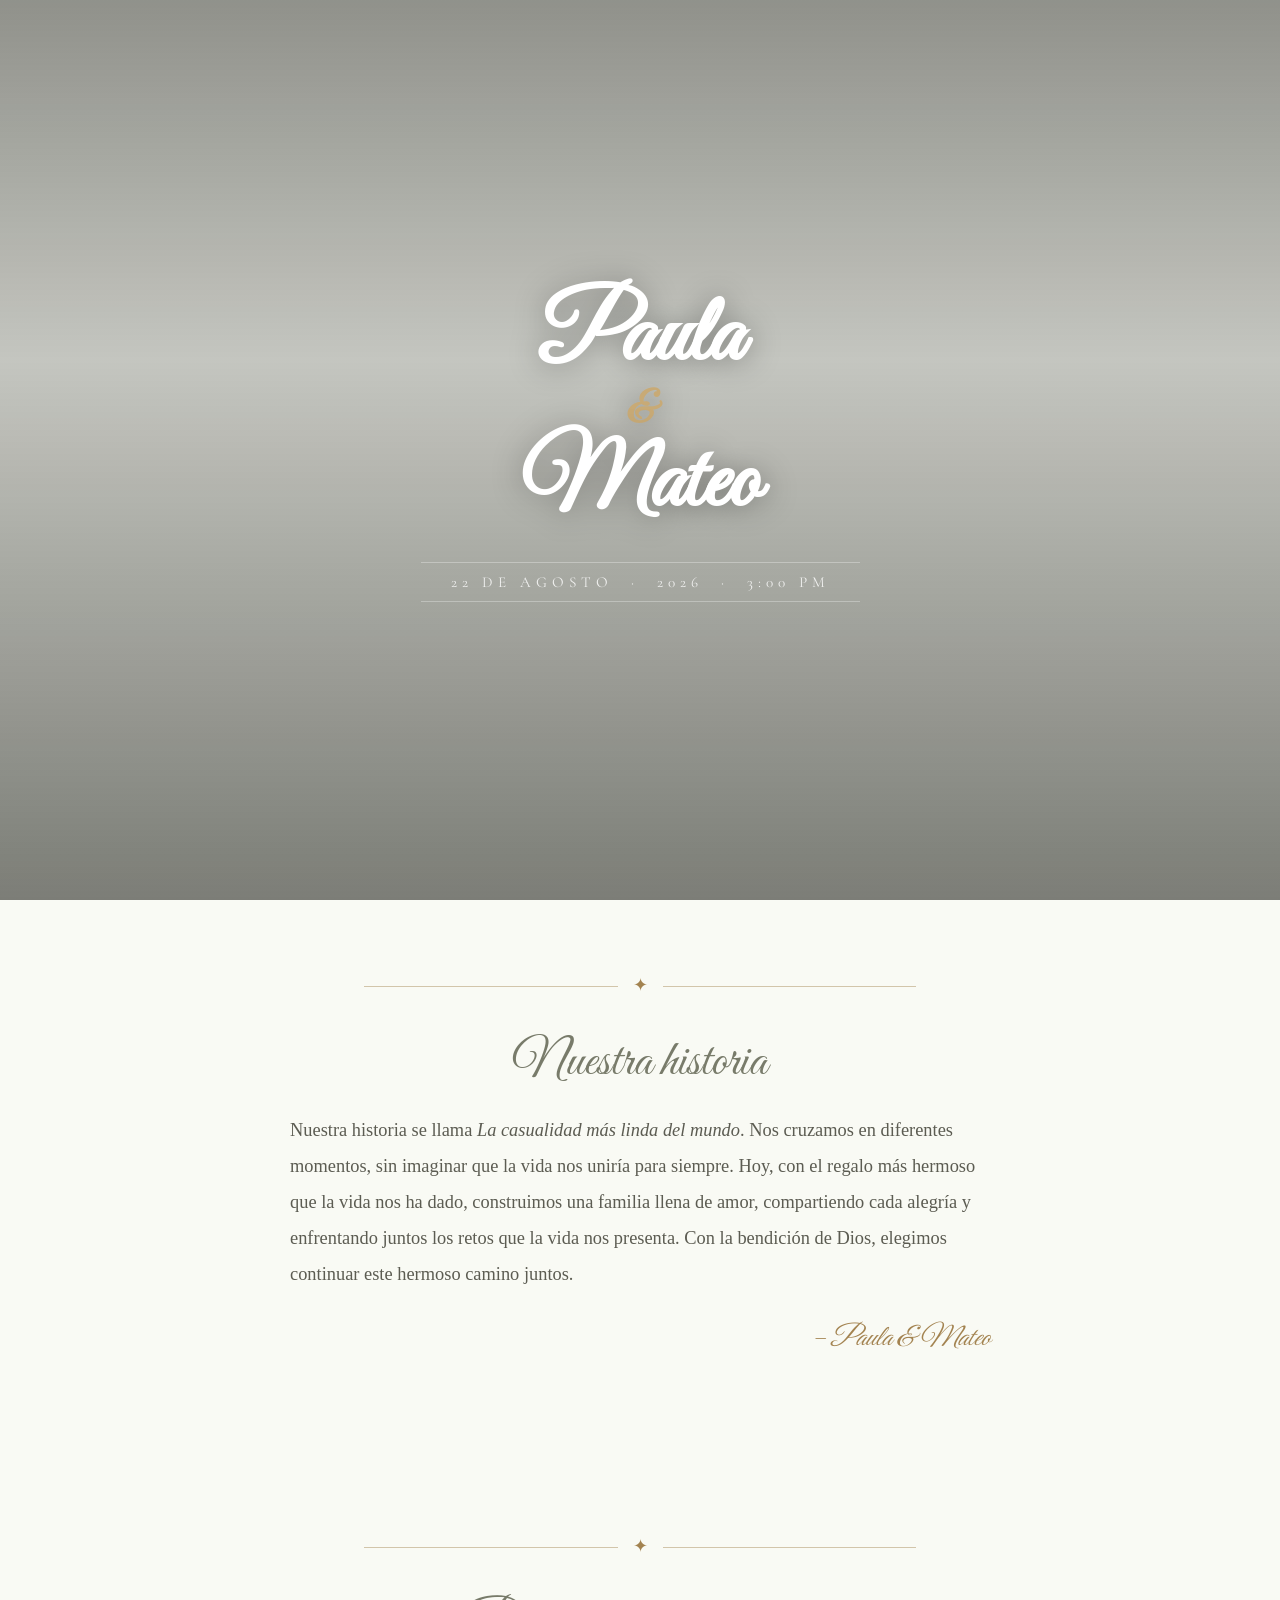
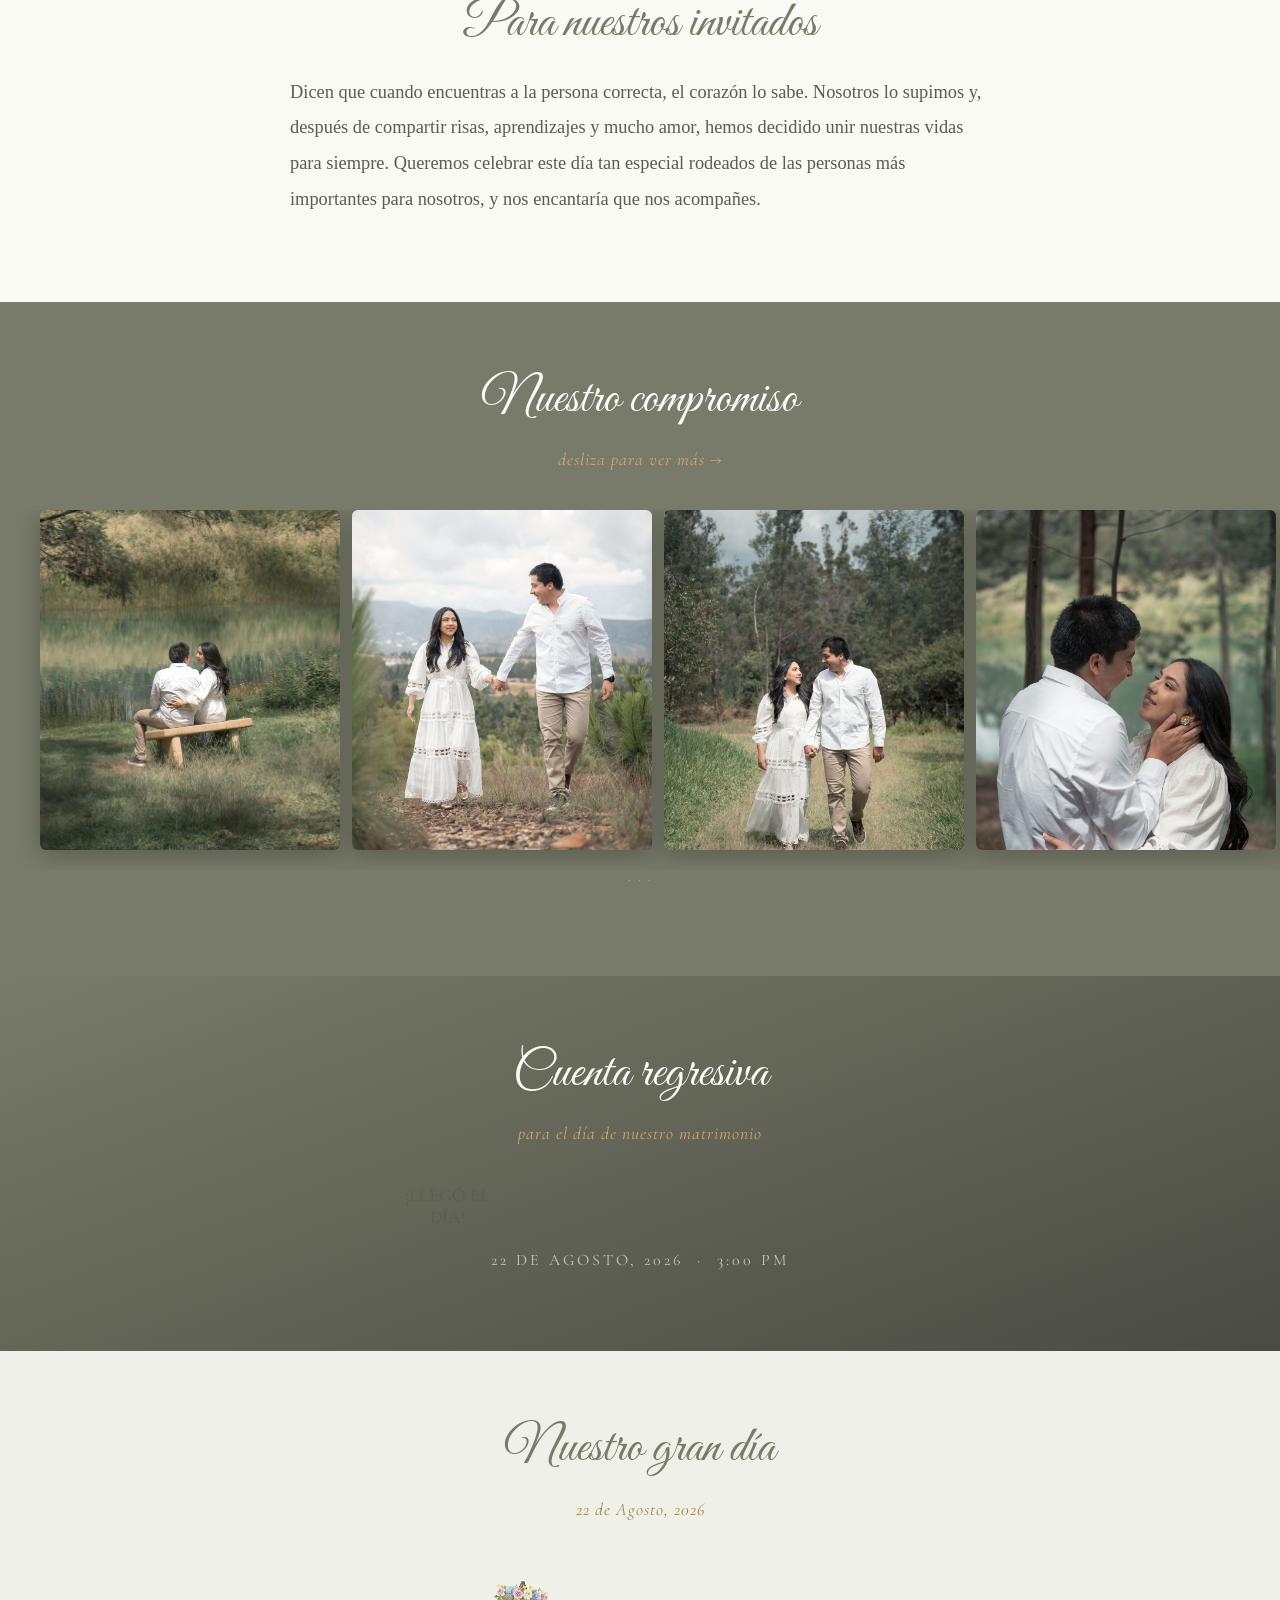
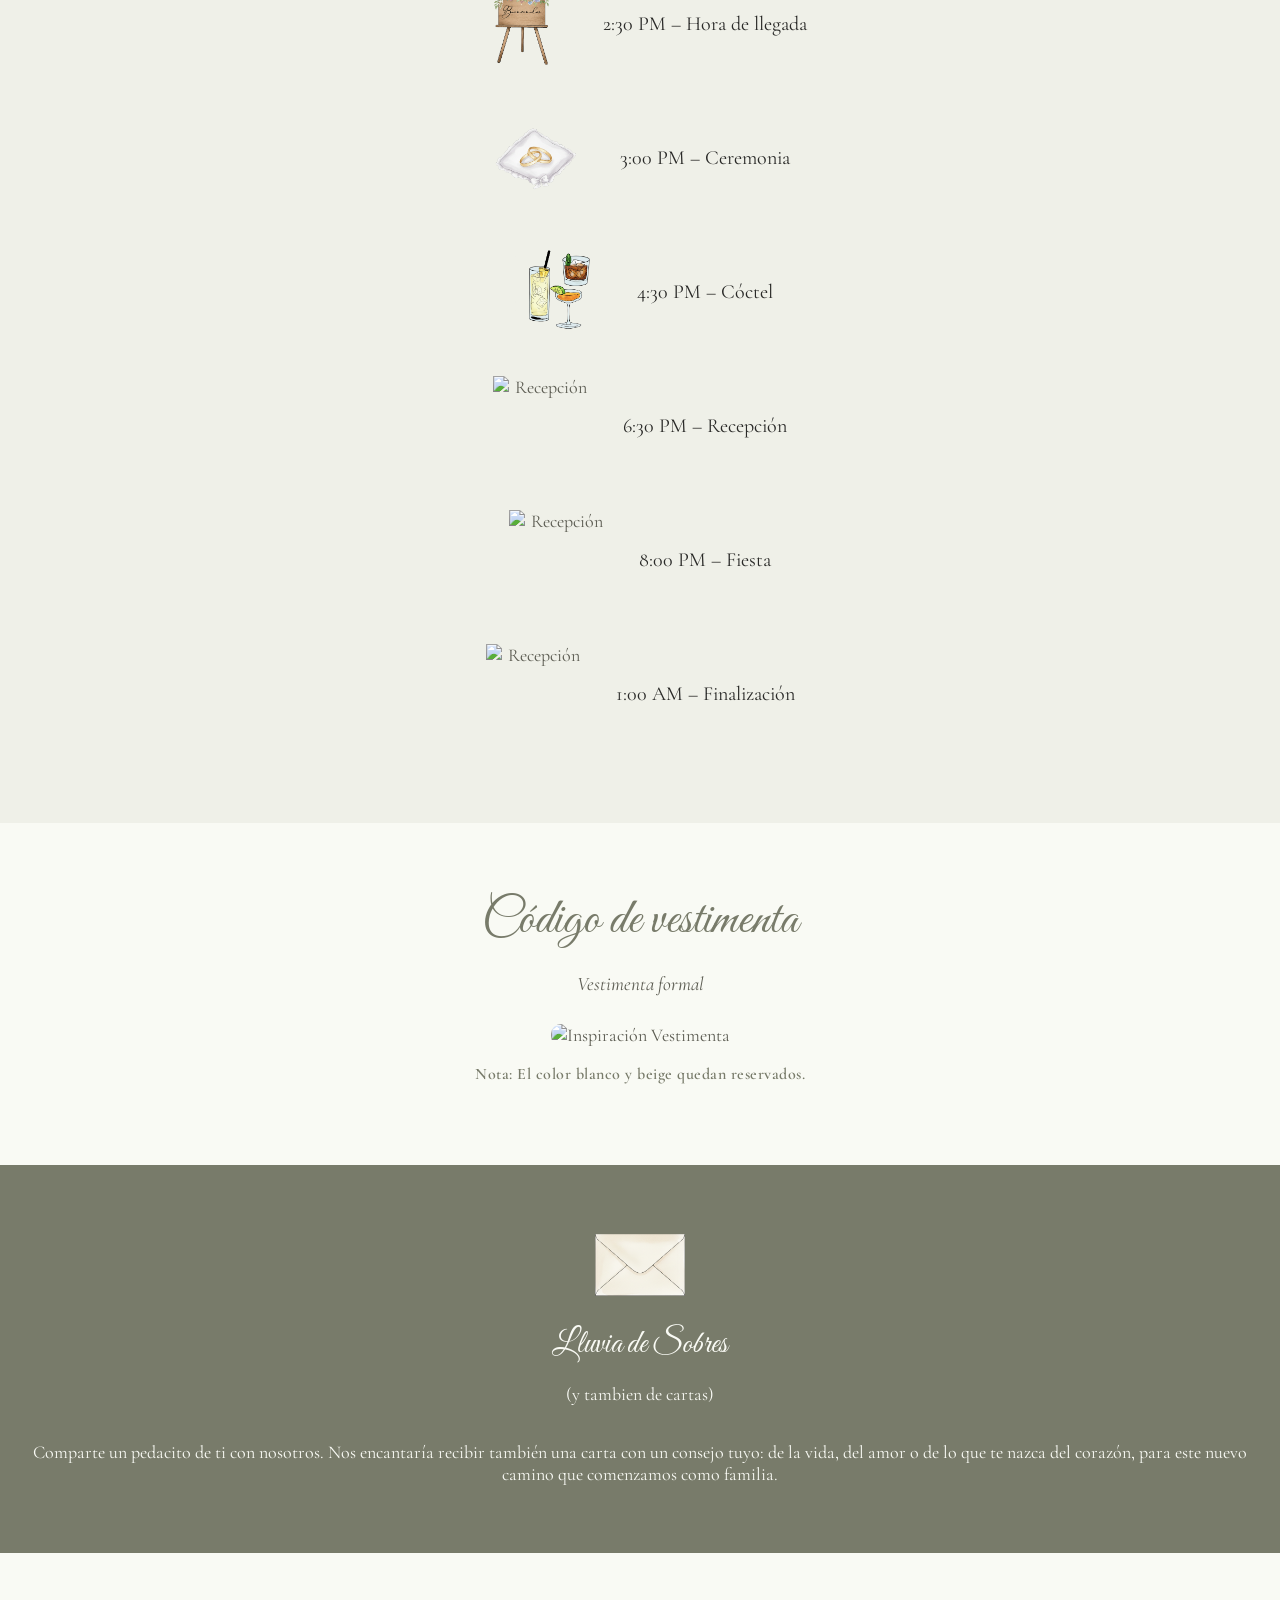
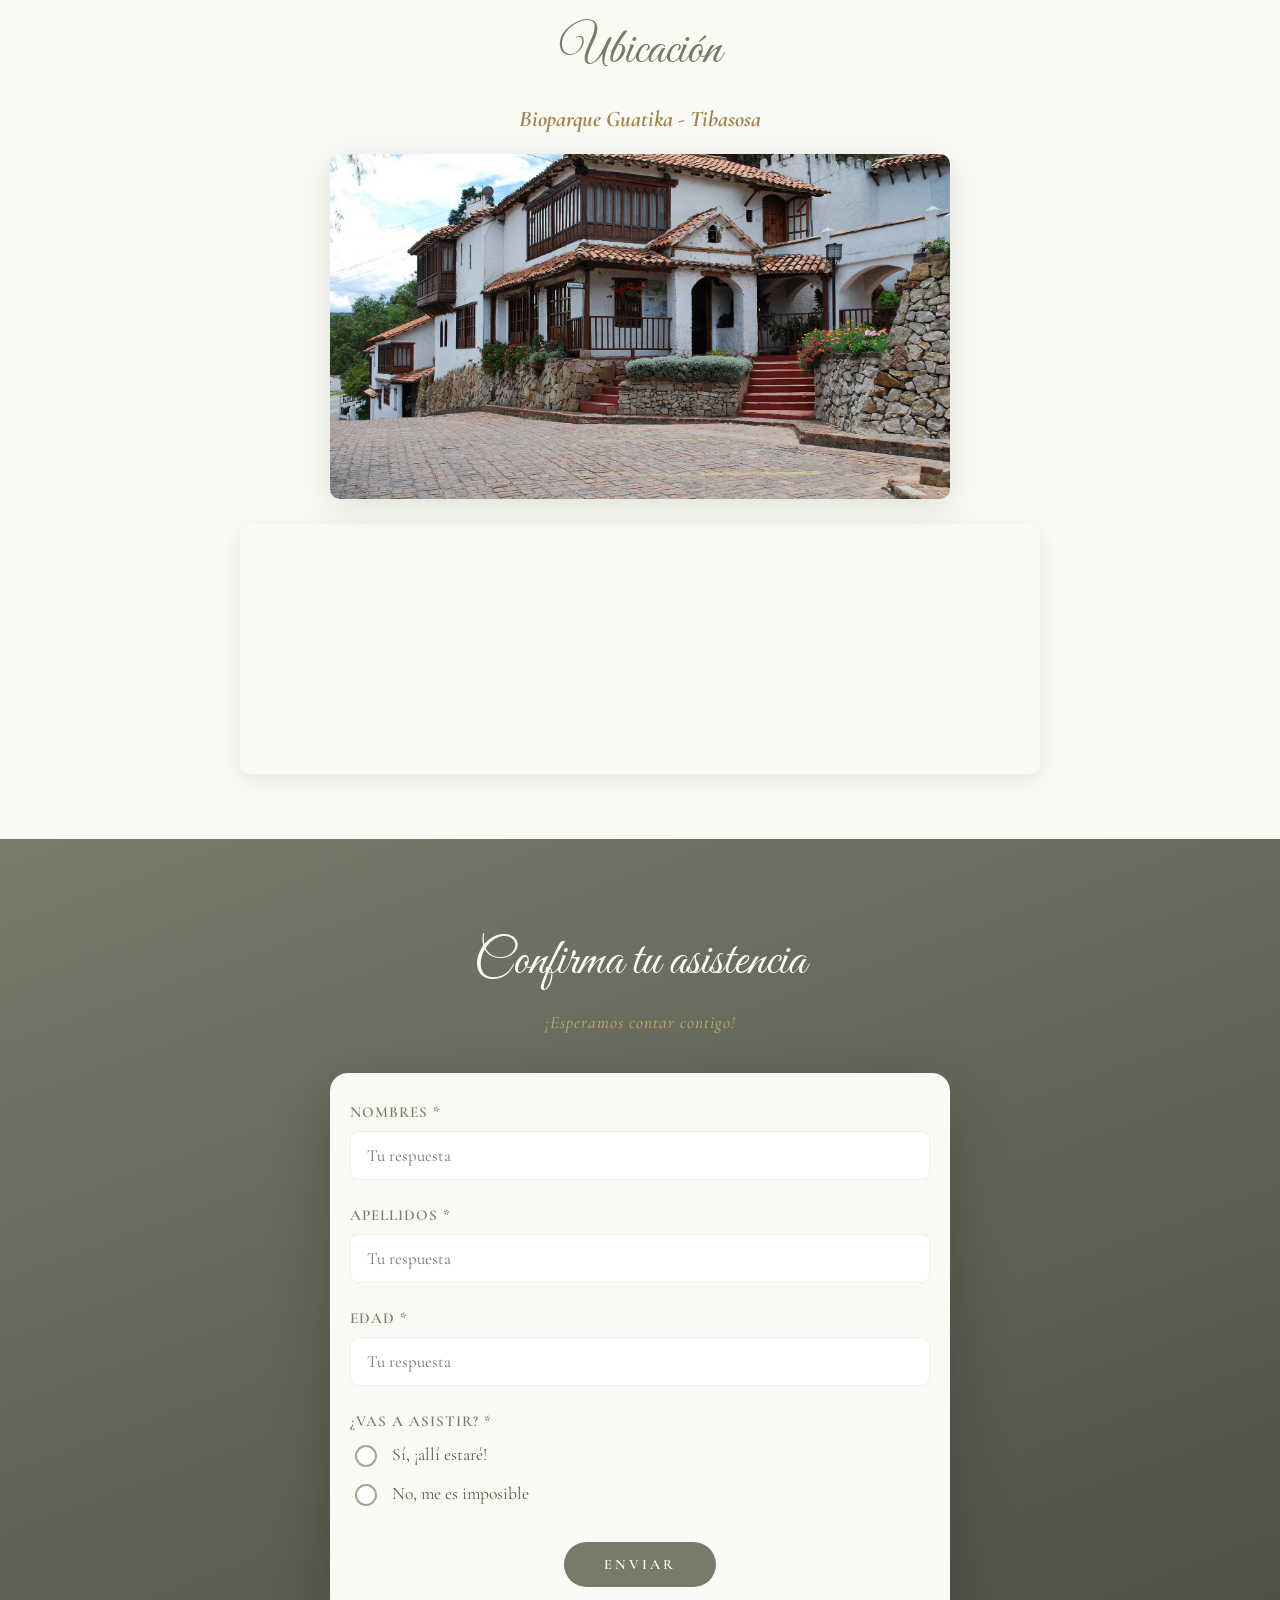
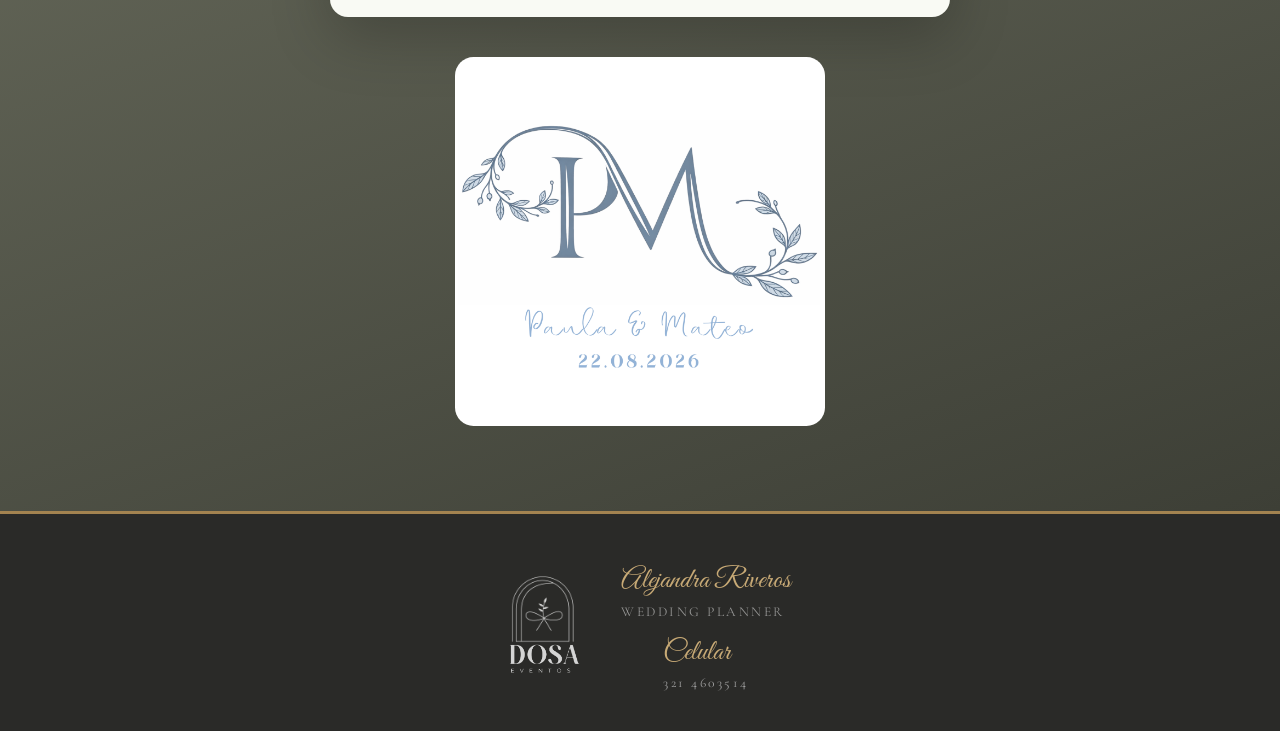
==== index4.html @ c2a59ded "Add wedding invitation pages, styles and assets Add a complete wedding invitation prototype: index.h" ====
<!DOCTYPE html>
<html lang="es">

<head>
    <meta charset="UTF-8">
    <meta name="viewport" content="width=device-width, initial-scale=1.0, viewport-fit=cover">
    <title>Invitación — Paula & Mateo</title>
    <link rel="stylesheet" href="styles4.css">
    <link rel="preconnect" href="https://fonts.googleapis.com">
    <link rel="preconnect" href="https://fonts.gstatic.com" crossorigin>
    <link
        href="https://fonts.googleapis.com/css2?family=Cormorant+Garamond:ital,wght@0,300;0,500;1,300;1,400&family=Great+Vibes&display=swap"
        rel="stylesheet" <meta name="format-detection" content="telephone=no">
</head>

<body>
    <!-- 
    <div id="intro-overlay">
        <div class="escena">
            <img src="fotos 4/sello.png" id="sello" alt="Sello de cera">
            <img src="fotos 4/sobre-cerrado.png" id="sobre-cerrado" class="sobre" alt="Sobre cerrado">
            <img src="fotos 4/sobre-abierto.png" id="sobre-abierto" class="sobre" alt="Sobre abierto">
            <div class="tarjeta-intro" id="tarjeta-intro">
                <h2>Eres un invitado especial</h2>
            </div>
            <button id="btn-continuar" type="button">Continuar</button>
        </div>
    </div>

    <div id="main-content" class="hidden">

        <audio id="miMusica" loop>
            <source src="fotos 4/cancion.mp3" type="audio/mpeg">
        </audio>

        <button id="btnMusica" class="boton-flotante">
            <span id="texto">Reproducir canción</span>
        </button>
        -->
    <!-- ── 1. HERO ── -->
    <header class="hero">
        <div class="hero-content">
            <h1>Paula<span class="hero-ampersand">&amp;</span>Mateo</h1>
            <p class="hero-date">22 de agosto &nbsp;·&nbsp; 2026 &nbsp;·&nbsp; 3:00 PM</p>
        </div>
    </header>

    <!-- ── 3. HISTORIA ── -->
    <section class="story-section">
        <div class="divider-line"><span>✦</span></div>
        <h2 class="section-title" style="margin-top:22px;">Nuestra historia</h2>
        <div class="story-text">
            <p>Nuestra historia se llama <i>La casualidad más linda del mundo</i>. Nos cruzamos en diferentes momentos,
                sin
                imaginar que la vida nos uniría para siempre. Hoy, con el regalo más hermoso que la vida nos ha dado,
                construimos una familia llena de amor, compartiendo cada alegría y enfrentando juntos los retos que la
                vida nos presenta. Con la bendición de Dios, elegimos continuar este hermoso camino juntos.</p>

            <p class="story-signature">– Paula &amp; Mateo</p>
        </div>
    </section>

    <!-- ── 3. HISTORIA ── -->
    <section class="story-section">
        <div class="divider-line"><span>✦</span></div>
        <h2 class="section-title" style="margin-top:22px;">Para nuestros invitados</h2>
        <div class="story-text">
            <p>Dicen que cuando encuentras a la persona correcta, el corazón lo sabe. Nosotros lo supimos y, después de
                compartir risas, aprendizajes y mucho amor, hemos decidido unir nuestras vidas para siempre.
                Queremos celebrar este día tan especial rodeados de las personas más importantes para nosotros, y nos
                encantaría que nos acompañes.
            </p>
        </div>
    </section>

    <!-- ── 4. GALERÍA — filmstrip horizontal ── -->
    <section class="gallery-section">
        <h2 class="section-title">Nuestro compromiso</h2>
        <p class="section-subtitle">desliza para ver más →</p>

        <div class="filmstrip-wrapper" id="filmstrip">
            <div class="filmstrip">
                <div class="photo"><img src="fotos 4/1.jpg" alt="Compromiso"></div>
                <div class="photo"><img src="fotos 4/2.jpg" alt="Compromiso"></div>
                <div class="photo"><img src="fotos 4/3.jpg" alt="Compromiso"></div>
                <div class="photo"><img src="fotos 4/4.jpg" alt="Compromiso"></div>
                <div class="photo"><img src="fotos 4/5.jpg" alt="Compromiso"></div>
                <div class="photo"><img src="fotos 4/6.jpg" alt="Compromiso"></div>
                <div class="photo"><img src="fotos 4/7.jpg" alt="Compromiso"></div>
                <div class="photo"><img src="fotos 4/8.jpg" alt="Compromiso"></div>
                <div class="photo"><img src="fotos 4/9.jpg" alt="Compromiso"></div>
                <div class="photo"><img src="fotos 4/10.jpg" alt="Compromiso"></div>
            </div>
        </div>
        <p class="filmstrip-hint">· · ·</p>
    </section>

    <!-- ── 5. CUENTA REGRESIVA ── -->
    <section class="countdown-section">
        <h2 class="section-title">Cuenta regresiva</h2>
        <p class="subtitle">para el día de nuestro matrimonio</p>
        <div id="timer">
            <div class="time-box"><span id="days">00</span><label>Días</label></div>
            <div class="time-box"><span id="hours">00</span><label>Horas</label></div>
            <div class="time-box"><span id="minutes">00</span><label>Minutos</label></div>
            <div class="time-box"><span id="seconds">00</span><label>Segundos</label></div>
        </div>
        <p class="wedding-date">22 de Agosto, 2026 &nbsp;·&nbsp; 3:00 PM</p>
    </section>



    <!-- ── 6. NUESTRO GRAN DÍA ── -->
    <section class="timeline-section">
        <h2 class="section-title">Nuestro gran día</h2>
        <p class="section-subtitle">22 de Agosto, 2026</p>

        <div class="timeline-grid">
            <div class="tl-item">
                <img src="fotos 4/bienvenidos.png" alt="Llegada">
                <p class="tl-hora">2:30 PM – Hora de llegada</p>
            </div>
            <div class="tl-item">
                <img src="fotos 4/anillos.png" alt="Ceremonia">
                <p class="tl-hora">3:00 PM – Ceremonia</p>
            </div>
            <div class="tl-item">
                <img src="fotos 4/bebida.png" alt="Cóctel">
                <p class="tl-hora">4:30 PM – Cóctel</p>
            </div>
            <div class="tl-item">
                <img src="fotos 4/cena.png" alt="Recepción">
                <p class="tl-hora">6:30 PM – Recepción</p>
            </div>
            <div class="tl-item">
                <img src="fotos 4/cena.png" alt="Recepción">
                <p class="tl-hora">8:00 PM – Fiesta</p>
            </div>
            <div class="tl-item">
                <img src="fotos 4/cena.png" alt="Recepción">
                <p class="tl-hora">1:00 AM – Finalización</p>
            </div>
        </div>
    </section>


    <!-- ── 7. CÓDIGO DE VESTIMENTA ── -->
    <section class="dresscode-section">
        <h2 class="section-title">Código de vestimenta</h2>
        <div class="dresscode-container">
            <p class="dresscode-intro">Vestimenta formal</p>
            <div class="dresscode-image">
                <img src="fotos 4/vestimenta.png" alt="Inspiración Vestimenta" style="border-radius:10px;">
            </div>
            <p class="color-reserve">Nota: El color blanco y beige quedan reservados.</p>
        </div>
    </section>

    <!-- ── 8. LLUVIA DE SOBRES ── -->
    <div class="tarjeta" id="tarjeta">
        <div class="contenido-tarjeta">
            <div class="lluvia-sobres">
                <img src="fotos 4/sobre-cerrado.PNG" alt="Sobre"
                    style="width:200px; margin-bottom:-40px; margin-top:-50px;">
                <p style="font-family:'Great Vibes', cursive; font-size:2rem; margin:0;">Lluvia de Sobres</p>
                <p>(y tambien de cartas)</p>
                <p>Comparte un pedacito de ti con nosotros. Nos encantaría recibir también una carta con un consejo
                    tuyo: de la vida, del amor o de lo que te nazca del corazón, para este nuevo camino que comenzamos
                    como familia.</p>
            </div>
        </div>
    </div>

    <!-- ── 9. UBICACIÓN ── -->
    <section class="location-section">
        <h2 class="section-title">Ubicación</h2>
        <p class="location-name"><b>Bioparque Guatika - Tibasosa</b></p>
        <div class="location-image">
            <img src="fotos 4/hotel.jpg" alt="Hotel Punta Larga" class="hacienda-img">
        </div>
        <div class="map-container">
            <iframe
                src="https://www.google.com/maps/embed?pb=!1m18!1m12!1m3!1d3969.8138018696704!2d-73.00928102501342!3d5.739931994242278!2m3!1f0!2f0!3f0!3m2!1i1024!2i768!4f13.1!3m3!1m2!1s0x8e6a41466c86e1dd%3A0x7fef8cc920f80740!2sBioparque%20Gu%C3%A1tika!5e0!3m2!1ses-419!2sco!4v1774999914552!5m2!1ses-419!2sco"
                width="600" height="450" style="border:0;" allowfullscreen="" loading="lazy"
                referrerpolicy="no-referrer-when-downgrade"></iframe>
        </div>
    </section>

    <!-- ── 10. RSVP ── -->
    <section class="rsvp-section">
        <h2 class="section-title">Confirma tu asistencia</h2>
        <p class="section-subtitle">¡Esperamos contar contigo!</p>

        <div class="rsvp-container">
            <form id="rsvp-form" class="styled-form">
                <input type="hidden" name="couple_name" value="Paula & Mateo">

                <div class="input-row">
                    <div class="form-group">
                        <label for="from_name">Nombres *</label>
                        <input type="text" name="from_name" id="from_name" required placeholder="Tu respuesta">
                    </div>
                    <div class="form-group">
                        <label for="last_name">Apellidos *</label>
                        <input type="text" name="last_name" id="last_name" required placeholder="Tu respuesta">
                    </div>
                </div>

                <div class="form-group">
                    <label for="age">Edad *</label>
                    <input type="number" name="age" id="age" required placeholder="Tu respuesta">
                </div>

                <div class="form-group">
                    <label class="main-label">¿Vas a asistir? *</label>
                    <div class="radio-options">
                        <label class="radio-container">
                            <input type="radio" name="attendance" value="Sí" required>
                            <span class="checkmark"></span>
                            Sí, ¡allí estaré!
                        </label>
                        <label class="radio-container">
                            <input type="radio" name="attendance" value="No">
                            <span class="checkmark"></span>
                            No, me es imposible
                        </label>
                    </div>
                </div>

                <button type="submit" id="button-send" class="btn-primary">Enviar</button>
            </form>
        </div>


        <img src="fotos 4/logo.png" alt="nombres" class="nombres">
    </section>

    <!-- ── SCRIPTS ── -->
    <script type="text/javascript" src="https://cdn.jsdelivr.net/npm/@emailjs/browser@3/dist/email.min.js"></script>
    <script src="scriptmain4.js"></script>
    <script>
        /* ── intro ── */
        const sello = document.getElementById('sello');
        const botonContinuar = document.getElementById('btn-continuar');
        const sobreCerrado = document.getElementById('sobre-cerrado');
        const sobreAbierto = document.getElementById('sobre-abierto');
        const tarjetaIntro = document.getElementById('tarjeta-intro');
        const overlay = document.getElementById('intro-overlay');
        const mainContent = document.getElementById('main-content');

        function iniciarAnimacion() {
            sello.classList.add('girar-desvanecer');
            setTimeout(() => { sobreCerrado.style.opacity = '0'; sobreAbierto.style.opacity = '1'; }, 1000);
            setTimeout(() => { tarjetaIntro.classList.add('subir-tarjeta'); }, 1800);
            setTimeout(() => { botonContinuar.classList.add('mostrar-boton'); }, 2800);
        }

        function continuarIntro() {
            overlay.classList.add('ocultar-overlay');
            mainContent.classList.remove('hidden');
            if (window.iniciarMusicaDesdeIntro) window.iniciarMusicaDesdeIntro();
            setTimeout(() => { overlay.style.display = 'none'; }, 750);
        }

        sello.addEventListener('click', iniciarAnimacion);
        botonContinuar.addEventListener('click', continuarIntro);

        /* ── filmstrip drag-to-scroll ── */
        const strip = document.getElementById('filmstrip');
        let isDown = false, startX, scrollLeft;

        strip.addEventListener('mousedown', e => {
            isDown = true;
            strip.classList.add('grabbing');
            startX = e.pageX - strip.offsetLeft;
            scrollLeft = strip.scrollLeft;
        });
        strip.addEventListener('mouseleave', () => { isDown = false; strip.classList.remove('grabbing'); });
        strip.addEventListener('mouseup', () => { isDown = false; strip.classList.remove('grabbing'); });
        strip.addEventListener('mousemove', e => {
            if (!isDown) return;
            e.preventDefault();
            const x = e.pageX - strip.offsetLeft;
            strip.scrollLeft = scrollLeft - (x - startX) * 1.4;
        });
    </script>

    <!-- ── FOOTER ── -->
    <footer class="footer-boda">
        <div class="footer-content">
            <div class="footer-logo">
                <img src="fotos 4/dosa.png" alt="Logo" class="logo-footer-icon">
                <img src="fotos 4/dosa2.png" alt="Dosa Eventos" class="logo-footer-name">
            </div>
            <div class="footer-info">
                <div class="footer-section">
                    <span class="nombre-planner">Alejandra Riveros</span>
                    <span class="rol-planner">Wedding Planner</span>
                </div>
                <div class="footer-section">
                    <span class="nombre-planner">Celular</span>
                    <span class="rol-planner" style="text-decoration: none; color: #a1a1a1;">321&nbsp;4603514</span>
                </div>
            </div>
        </div>
    </footer>

    </div><!-- fin #main-content -->
</body>

</html>
---- styles4.css ----
/* ============================================================
   PALETA — Luisa & Leonardo
   ============================================================ */
   :root {
    --verde:        #787b6a;   /* verde grisáceo       */
    --verde-medio:  #a4a593;   /* verde claro           */
    --dorado:       #a38350;   /* dorado principal      */
    --dorado-claro: #c8aa76;   /* dorado suave          */
    --crema:        #f9faf4;   /* fondo principal       */
    --crema-oscuro: #eff0e8;   /* fondo alternado       */
    --carbon:       #2a2a28;
    --gris-texto:   #5c5c52;

    --font-script: 'Great Vibes', cursive;
    --font-serif:  'Cormorant Garamond', serif;
    --mobile-pad:  24px;
}

/* ====== RESET ====== */
*, *::before, *::after { box-sizing: border-box; }
html { -webkit-text-size-adjust: 100%; overflow-x: hidden; }
img  { max-width: 100%; height: auto; }

body {
    margin: 0;
    padding: 0;
    overflow-x: hidden;
    font-family: var(--font-serif);
    font-size: 18px;
    color: var(--gris-texto);
    background-color: var(--crema);
    text-align: center;
}

body::before {
    content: "";
    position: fixed;
    inset: 0;
    background-size: 150% auto;
    opacity: 0.05;
    z-index: -1;
    pointer-events: none;
}

/* ====== INTRO OVERLAY ====== */
#intro-overlay {
    position: fixed;
    inset: 0;
    background: linear-gradient(160deg, var(--verde) 0%, #3d3f36 100%);
    display: flex;
    justify-content: center;
    align-items: center;
    padding: 24px;
    z-index: 1000;
    transition: opacity 0.7s ease;
}

#intro-overlay.ocultar-overlay {
    opacity: 0;
    pointer-events: none;
}

.escena {
    position: relative;
    width: 420px;
    height: 320px;
    display: flex;
    justify-content: center;
    align-items: center;
}

#sello {
    position: absolute;
    z-index: 10;
    width: 200px;
    cursor: pointer;
    transition: opacity 1s ease, transform 1.5s ease;
    filter: drop-shadow(0 4px 20px rgba(163,131,80,0.5));
}

.girar-desvanecer {
    transform: rotate(360deg) scale(1.2);
    opacity: 0;
    pointer-events: none;
}

.sobre {
    position: absolute;
    width: 180%;
    max-width: 720px;
    height: auto;
    transition: opacity 0.8s ease;
}

#sobre-abierto { opacity: 0; }

.tarjeta-intro {
    position: absolute;
    width: 75%;
    height: 150px;
    background: var(--crema);
    box-shadow: 0 8px 40px rgba(0,0,0,0.3);
    display: flex;
    justify-content: center;
    align-items: center;
    text-align: center;
    padding: 20px;
    border: 1px solid var(--dorado-claro);
    z-index: 2;
    transform: translateY(0);
    opacity: 0;
    transition: transform 1.5s cubic-bezier(0.4,0,0.2,1), opacity 0.5s ease;
}

.tarjeta-intro h2 {
    color: var(--verde);
    font-style: italic;
    font-weight: 300;
    font-size: 1.8rem;
    margin: 0;
    font-family: var(--font-serif);
}

.subir-tarjeta {
    transform: translateY(-120px);
    opacity: 1 !important;
}

#btn-continuar {
    position: absolute;
    bottom: -90px;
    padding: 12px 36px;
    background-color: var(--dorado);
    color: white;
    border: none;
    border-radius: 30px;
    cursor: pointer;
    opacity: 0;
    transition: opacity 1s ease;
    text-transform: uppercase;
    letter-spacing: 3px;
    font-size: 0.85rem;
    font-family: var(--font-serif);
}

.mostrar-boton { opacity: 1 !important; }
#main-content.hidden { display: none; }

/* ====== BOTÓN MÚSICA ====== */
.boton-flotante {
    position: fixed;
    top: 20px;
    right: 20px;
    z-index: 9999;
    height: 46px;
    background: var(--verde);
    color: white;
    border: none;
    padding: 10px 20px;
    border-radius: 50px;
    font-family: var(--font-serif);
    font-size: 0.9rem;
    letter-spacing: 1px;
    cursor: pointer;
    box-shadow: 0 4px 20px rgba(0,0,0,0.2);
    display: flex;
    align-items: center;
    gap: 8px;
    transition: 0.3s;
}

.boton-flotante:hover { background: var(--verde-medio); transform: scale(1.04); }
.sonando { background: var(--carbon) !important; }

/* ====== HERO ====== */
.hero {
    height: 100vh;
    position: relative;
    display: flex;
    align-items: center;
    justify-content: center;
    overflow: hidden;
}

.hero::before {
    content: "";
    position: absolute;
    inset: 0;
    background: url('fondo.jpg') no-repeat center center / cover;
}

.hero::after {
    content: "";
    position: absolute;
    inset: 0;
    background: linear-gradient(
        to bottom,
        rgba(40,42,35,0.5) 0%,
        rgba(40,42,35,0.25) 40%,
        rgba(40,42,35,0.6) 100%
    );
}

.hero-content {
    position: relative;
    z-index: 2;
    color: #fff;
    padding: 0 20px;
}

.hero-content h1 {
    font-family: var(--font-script);
    font-size: 6rem;
    color: #fff;
    margin: 0;
    line-height: 1.15;
    text-shadow: 0 2px 30px rgba(0,0,0,0.35);
}

.hero-ampersand {
    display: block;
    font-family: var(--font-script);
    font-size: 2.8rem;
    color: var(--dorado-claro);
    margin: -8px 0;
}

.hero-date {
    font-family: var(--font-serif);
    font-size: 0.95rem;
    letter-spacing: 5px;
    color: rgba(255,255,255,0.82);
    text-transform: uppercase;
    margin-top: 22px;
    border-top: 1px solid rgba(255,255,255,0.3);
    border-bottom: 1px solid rgba(255,255,255,0.3);
    padding: 10px 30px;
    display: inline-block;
}

/* ====== SEPARADORES ====== */
.divider {
    padding: 28px var(--mobile-pad);
}

.divider img {
    width: 360px;
    max-width: 100%;
    opacity: 0.55;
}

.divider-line {
    display: flex;
    align-items: center;
    justify-content: center;
    gap: 15px;
    padding: 10px var(--mobile-pad);
    max-width: 600px;
    margin: 0 auto;
}

.divider-line::before,
.divider-line::after {
    content: "";
    flex: 1;
    height: 1px;
    background: var(--dorado);
    opacity: 0.45;
}

.divider-line span {
    color: var(--dorado);
    font-size: 1.1rem;
    font-family: var(--font-script);
}

/* ====== SECCIONES GENÉRICAS ====== */
section { padding: 65px var(--mobile-pad); }

h2.section-title {
    font-family: var(--font-script);
    font-size: 3.2rem;
    color: var(--verde);
    font-weight: 400;
    margin: 0 0 8px;
}

.section-subtitle, .subtitle {
    font-style: italic;
    font-size: 1.1rem;
    color: var(--dorado);
    margin-bottom: 40px;
    letter-spacing: 1px;
}

/* ====== PADRES ====== */
.padres-section {
    background-color: var(--crema-oscuro);
    padding: 55px var(--mobile-pad);
}

.padres-intro {
    font-family: var(--font-script);
    font-size: 2rem;
    color: var(--verde);
    margin: 0 0 14px;
}

.padres-nombres {
    font-family: var(--font-serif);
    font-size: 1.05rem;
    color: var(--gris-texto);
    font-style: italic;
    line-height: 2;
    margin: 0;
}

/* ====== HISTORIA ====== */
.story-section {
    background-color: var(--crema);
    padding: 65px var(--mobile-pad);
}

.story-text {
    max-width: 700px;
    margin: 0 auto;
    line-height: 1.95;
    font-size: 1.15rem;
    color: var(--gris-texto);
    text-align: left;
    font-family: 'Times New Roman', serif;
}

.story-signature {
    text-align: right;
    font-style: italic;
    font-family: var(--font-script);
    font-size: 1.8rem;
    color: var(--dorado);
    margin-top: 10px;
}

/* ====== GALERÍA — FILMSTRIP HORIZONTAL ====== */
.gallery-section {
    background-color: var(--verde);
    padding: 65px 0;
    overflow: hidden;
}

.gallery-section h2.section-title { color: var(--crema); }
.gallery-section .section-subtitle { color: var(--dorado-claro); }

.filmstrip-wrapper {
    width: 100%;
    overflow-x: auto;
    -webkit-overflow-scrolling: touch;
    cursor: grab;
    scrollbar-width: none;
}

.filmstrip-wrapper::-webkit-scrollbar { display: none; }
.filmstrip-wrapper.grabbing { cursor: grabbing; }

.filmstrip {
    display: flex;
    gap: 12px;
    padding: 0 40px 20px;
    width: max-content;
}
.filmstrip .photo {
    flex-shrink: 0;
    border-radius: 6px;
    overflow: hidden;
    box-shadow: 0 6px 25px rgba(0,0,0,0.25);
    transition: transform 0.3s ease;
    width: 300px;
    height: 340px;
}

.filmstrip .photo:hover { transform: scale(1.02); }

.filmstrip .photo img {
    display: block;
    width: 100%;
    height: 100%;
    object-fit: cover;
}

/* elimina la regla de pares más altas */
.filmstrip .photo:nth-child(even) img { height: 100%; }
.filmstrip-hint {
    font-family: var(--font-serif);
    font-size: 0.85rem;
    letter-spacing: 2px;
    text-transform: uppercase;
    color: rgba(249,250,244,0.45);
    margin-top: 0;
    padding-bottom: 10px;
}

/* ====== CUENTA REGRESIVA ====== */
.countdown-section {
    background: linear-gradient(160deg, var(--verde) 0%, #4a4c42 100%);
    padding: 65px var(--mobile-pad);
}

.countdown-section h2.section-title { color: var(--crema); }
.countdown-section .subtitle { color: var(--dorado-claro); }

#timer {
    display: grid;
    grid-template-columns: repeat(4, 1fr);
    gap: 14px;
    max-width: 500px;
    margin: 0 auto 22px;
}

.time-box {
    background: rgba(255,255,255,0.07);
    border: 1px solid rgba(200,170,118,0.35);
    padding: 18px 8px;
    border-radius: 10px;
    text-align: center;
}

.time-box span {
    display: block;
    font-size: 2.6rem;
    color: var(--dorado-claro);
    font-weight: 300;
    line-height: 1;
}

.time-box label {
    font-size: 0.62rem;
    letter-spacing: 3px;
    color: rgba(255,255,255,0.55);
    text-transform: uppercase;
    margin-top: 6px;
    display: block;
}

.wedding-date {
    font-size: 1rem;
    color: rgba(255,255,255,0.65);
    letter-spacing: 3px;
    text-transform: uppercase;
}

/* ====== CRONOGRAMA ====== */
.timeline-section {
    background-color: var(--crema-oscuro);
    padding: 65px var(--mobile-pad);
}

.timeline-grid {
    display: flex;
    flex-direction: column;
    max-width: 480px;
    margin: 0 auto;
    gap: 6px;
    align-items: center;
}

.tl-item {
    display: flex;
    align-items: center;
    gap: 30px;
    padding: 14px 0;
}

.tl-item img {
    width: 100px;
    height: 100px;
    object-fit: contain;
    flex-shrink: 0;
}

.tl-hora {
    font-family: var(--font-serif);
    font-size: 1.25rem;
    color: var(--carbon);
    margin: 0;
    text-align: left;
}

/* ====== CÓDIGO DE VESTIMENTA ====== */
.dresscode-section {
    background-color: var(--crema);
    padding: 65px var(--mobile-pad);
}

.dresscode-container { max-width: 680px; margin: 0 auto; }

.dresscode-intro {
    font-size: 1.2rem;
    font-style: italic;
    margin-bottom: 28px;
    color: var(--gris-texto);
}

.dresscode-image {
    width: 85%;
    max-width: 560px;
    display: block;
    margin: 0 auto 16px;
}

.color-reserve {
    font-weight: 600;
    color: var(--verde);
    font-size: 1rem;
    margin-top: 18px;
    letter-spacing: 0.5px;
}

/* ====== LLUVIA DE SOBRES ====== */
.tarjeta {
    background: var(--verde);
    padding: 50px var(--mobile-pad);
}

.lluvia-sobres {
    display: flex;
    flex-direction: column;
    align-items: center;
}

.lluvia-sobres p { color: var(--crema) !important; }

/* ====== UBICACIÓN ====== */
.location-section {
    background-color: var(--crema);
    padding: 65px var(--mobile-pad);
}

.location-section h2.section-title { color: var(--verde); }

.location-name {
    font-size: 1.4rem;
    font-style: italic;
    color: var(--dorado);
    margin-bottom: 22px;
}

.hacienda-img {
    width: 100%;
    max-width: 620px;
    border-radius: 10px;
    display: block;
    margin: 0 auto 25px;
    box-shadow: 0 8px 35px rgba(120,123,106,0.2);
}

.map-container {
    width: 100%;
    max-width: 800px;
    margin: 0 auto;
    overflow: hidden;
    border-radius: 10px;
    box-shadow: 0 6px 25px rgba(0,0,0,0.08);
}

.map-container iframe {
    width: 100% !important;
    height: 320px !important;
    display: block;
    border: 0;
}

/* ====== RSVP ====== */
.rsvp-section {
    background: linear-gradient(160deg, var(--verde) 0%, #3d3f36 100%);
    padding: 90px var(--mobile-pad) 100px;
}

.rsvp-section h2.section-title { color: var(--crema); }
.rsvp-section .section-subtitle { color: var(--dorado-claro); }

.rsvp-container {
    max-width: 620px;
    margin: 0 auto;
    background: var(--crema);
    padding: 50px 45px;
    border-radius: 18px;
    box-shadow: 0 20px 60px rgba(0,0,0,0.22);
}

.form-group {
    margin-bottom: 26px;
    text-align: left;
}

.form-group label:not(.radio-container) {
    display: block;
    font-size: 0.95rem;
    font-weight: 600;
    letter-spacing: 1px;
    text-transform: uppercase;
    margin-bottom: 10px;
    color: var(--verde);
}

.form-group input:not([type="radio"]),
.form-group textarea {
    width: 100%;
    padding: 13px 16px;
    font-size: 1.05rem;
    font-family: var(--font-serif);
    border: 1.5px solid var(--crema-oscuro);
    border-radius: 8px;
    background: #fff;
    transition: border-color 0.3s;
    color: var(--carbon);
}

.form-group input:not([type="radio"]):focus {
    border-color: var(--verde-medio);
    outline: none;
}

.styled-form { width: 100%; }
.input-row { display: flex; gap: 20px; }
.input-row .form-group { flex: 1; min-width: 0; }

.radio-options { margin-top: 12px; }

.radio-options .radio-container {
    display: flex !important;
    align-items: center;
    margin-bottom: 14px;
    cursor: pointer;
    font-size: 1.1rem;
    user-select: none;
    gap: 12px;
    font-weight: 400;
    color: var(--gris-texto);
}

.radio-container input[type="radio"] {
    -webkit-appearance: none;
    appearance: none;
    width: 22px;
    height: 22px;
    min-width: 22px;
    border: 2px solid var(--verde-medio);
    border-radius: 50%;
    background: #fff;
    cursor: pointer;
    flex-shrink: 0;
}

.radio-container input[type="radio"]:checked {
    background: var(--verde);
    box-shadow: inset 0 0 0 3px #fff;
}

.radio-container .checkmark { display: none; }

.btn-primary {
    padding: 14px 40px;
    background: var(--verde);
    color: white;
    border: none;
    border-radius: 50px;
    font-size: 0.9rem;
    font-family: var(--font-serif);
    font-weight: 600;
    letter-spacing: 3px;
    text-transform: uppercase;
    cursor: pointer;
    transition: background 0.3s, transform 0.2s;
    margin-top: 10px;
}

.btn-primary:hover {
    background: var(--verde-medio);
    transform: translateY(-2px);
}

/* ====== LOGO / NOMBRES ====== */
.nombres {
    width: 30%;
    max-width: 520px;
    margin-bottom: -20px;
    border-radius: 5%;
    margin-top: 40px;
}

/* ====== FOOTER ====== */
.footer-boda {
    background-color: var(--carbon);
    padding: 50px 20px 40px;
    border-top: 3px solid var(--dorado);
}

.footer-content {
    display: flex;
    justify-content: center;
    align-items: center;
    max-width: 860px;
    margin: 0 auto;
    gap: 50px;
}

.footer-logo {
    flex-shrink: 0;
    display: flex;
    flex-direction: column;
    align-items: center;
}

.logo-footer-icon {
    height: 150px;
    width: auto;
    margin-top: -25px;
    filter: brightness(0) invert(1) opacity(0.8);
}

.logo-footer-name {
    height: 40px;
    margin-top: -22px;
    width: auto;
    filter: brightness(0) invert(1) opacity(0.8);
}

.footer-info {
    display: flex;
    flex-direction: row;
    align-items: center;
    gap: 45px;
}

.footer-section {
    display: flex;
    flex-direction: column;
    align-items: flex-start;
    text-align: left;
}

.nombre-planner {
    font-family: var(--font-script);
    font-size: 2.4rem;
    color: var(--dorado-claro);
    line-height: 1.2;
}

.rol-planner {
    font-family: var(--font-serif);
    font-size: 0.85rem;
    letter-spacing: 2.5px;
    color: rgba(255,255,255,0.5);
    text-transform: uppercase;
    margin-top: 4px;
}

/* ====== RESPONSIVE ====== */
@media (max-width: 768px) {
    h2.section-title { font-size: 2.4rem; }
    .hero-content h1 { font-size: 3.8rem; }

    #timer {
        grid-template-columns: 1fr 1fr;
        max-width: 290px;
    }

    .filmstrip .photo {
        width: 220px;
        height: 260px;
    }
    .filmstrip { padding: 0 20px 16px; gap: 10px; }
    .nombres {
        width: 60%;
    }
}

    .map-container iframe { height: 250px !important; }

    .rsvp-container { padding: 30px 20px; }
    .input-row { flex-direction: column; gap: 0; }

    .footer-content { gap: 22px; }
    .footer-info { flex-direction: column; gap: 16px; }
    .nombre-planner { font-size: 1.8rem; }
    .logo-footer-icon { height: 110px; }
    .logo-footer-name { height: 30px; }




@media (max-width: 480px) {
    .hero-content h1 { font-size: 2.8rem; }
    .hero-date { font-size: 0.78rem; padding: 8px 14px; }
    .time-box span { font-size: 2rem; }
    section { padding: 50px var(--mobile-pad); }
    .filmstrip .photo {
        width: 170px;
        height: 210px;
    }
    .filmstrip { padding: 0 16px 12px; gap: 8px; }


    .tl-item img { width: 75px; height: 75px; }
    .tl-hora { font-size: 1.05rem; }


    

}

a[href^="tel"] {
    color: #a1a1a1 !important;
    text-decoration: none !important;
}
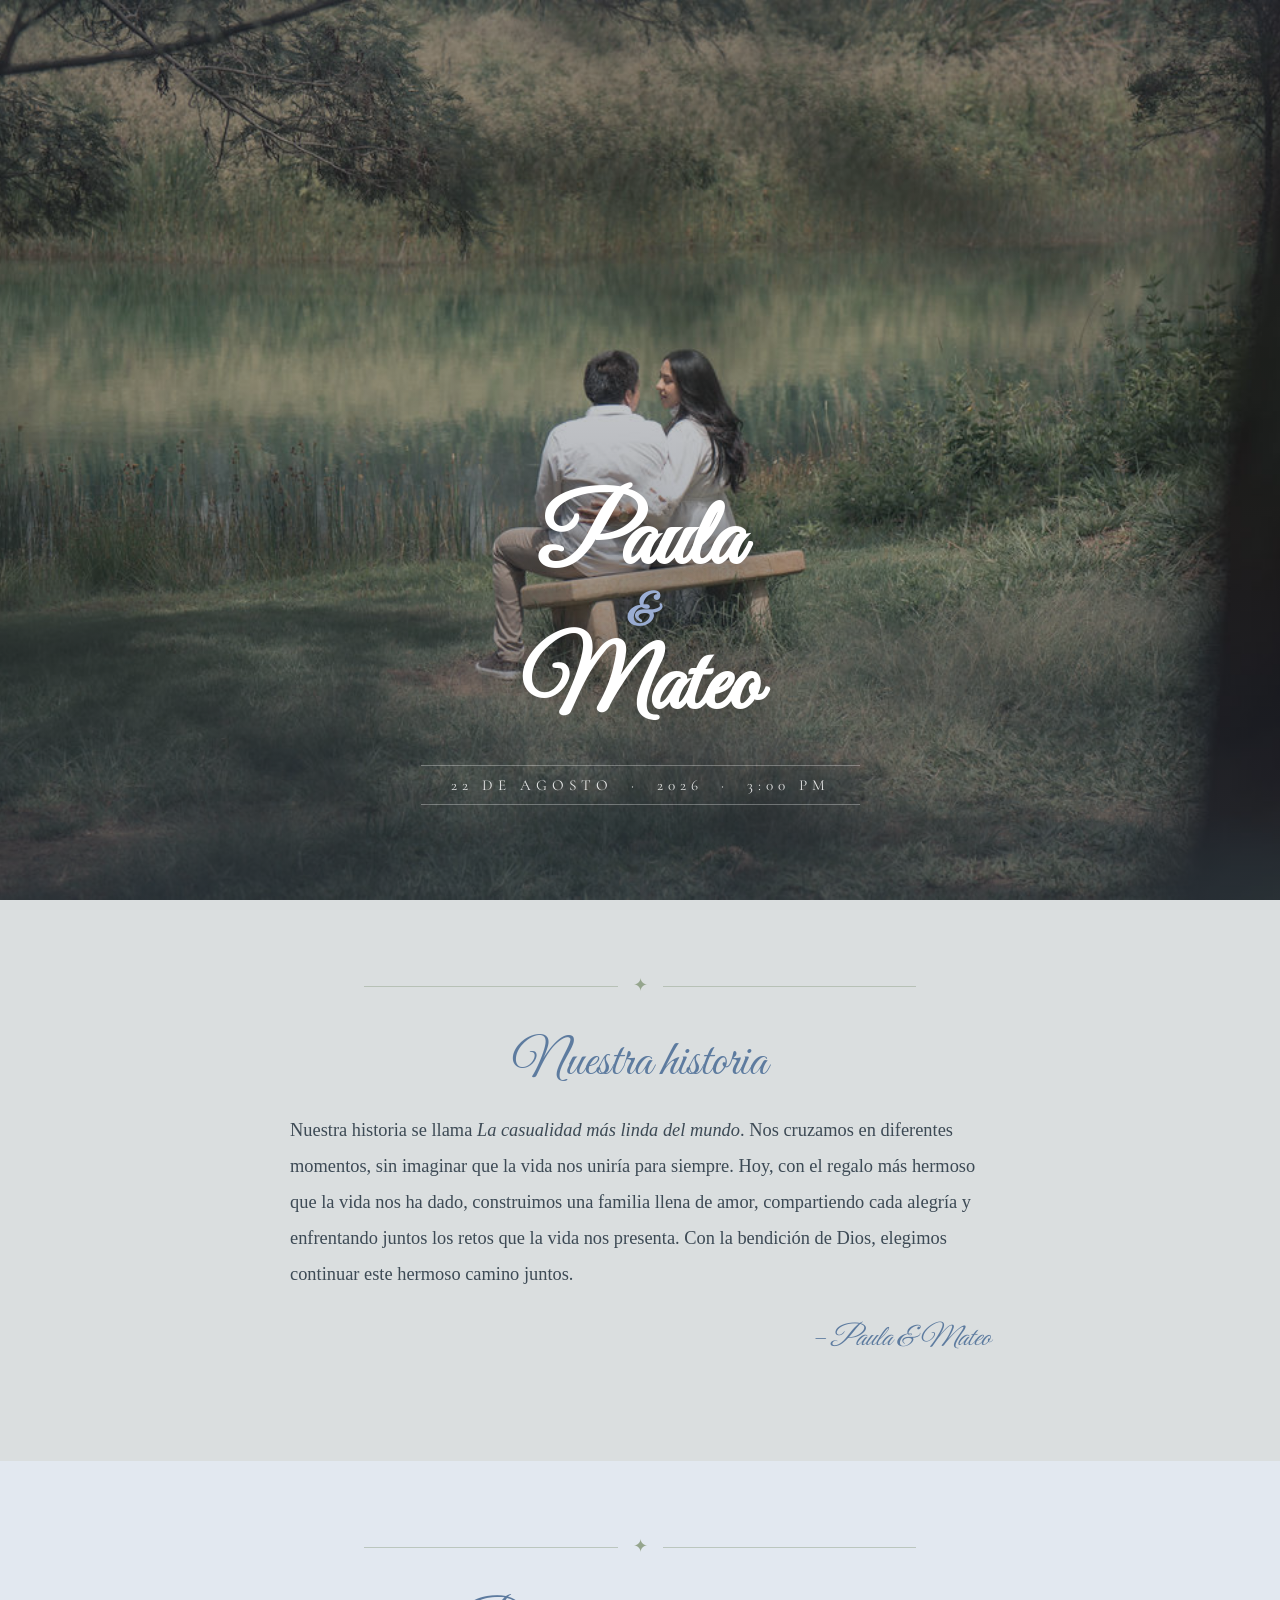
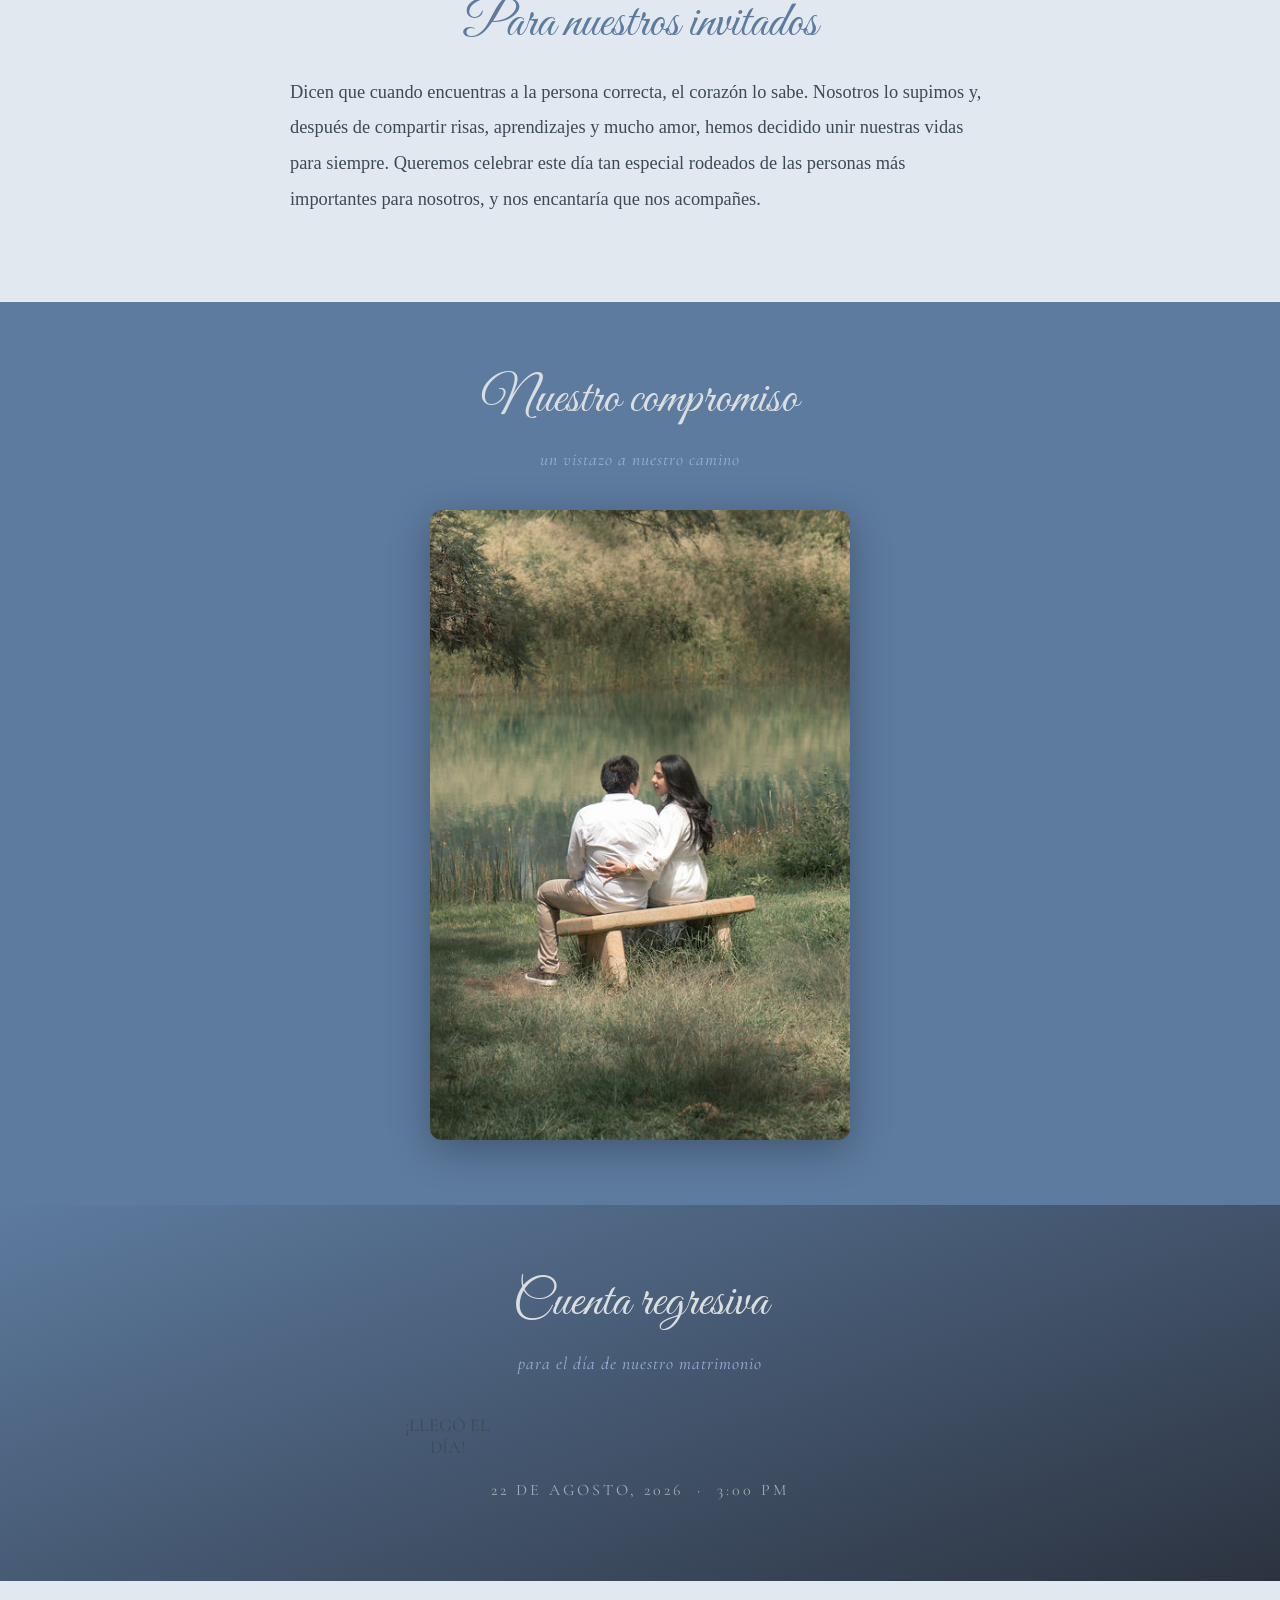
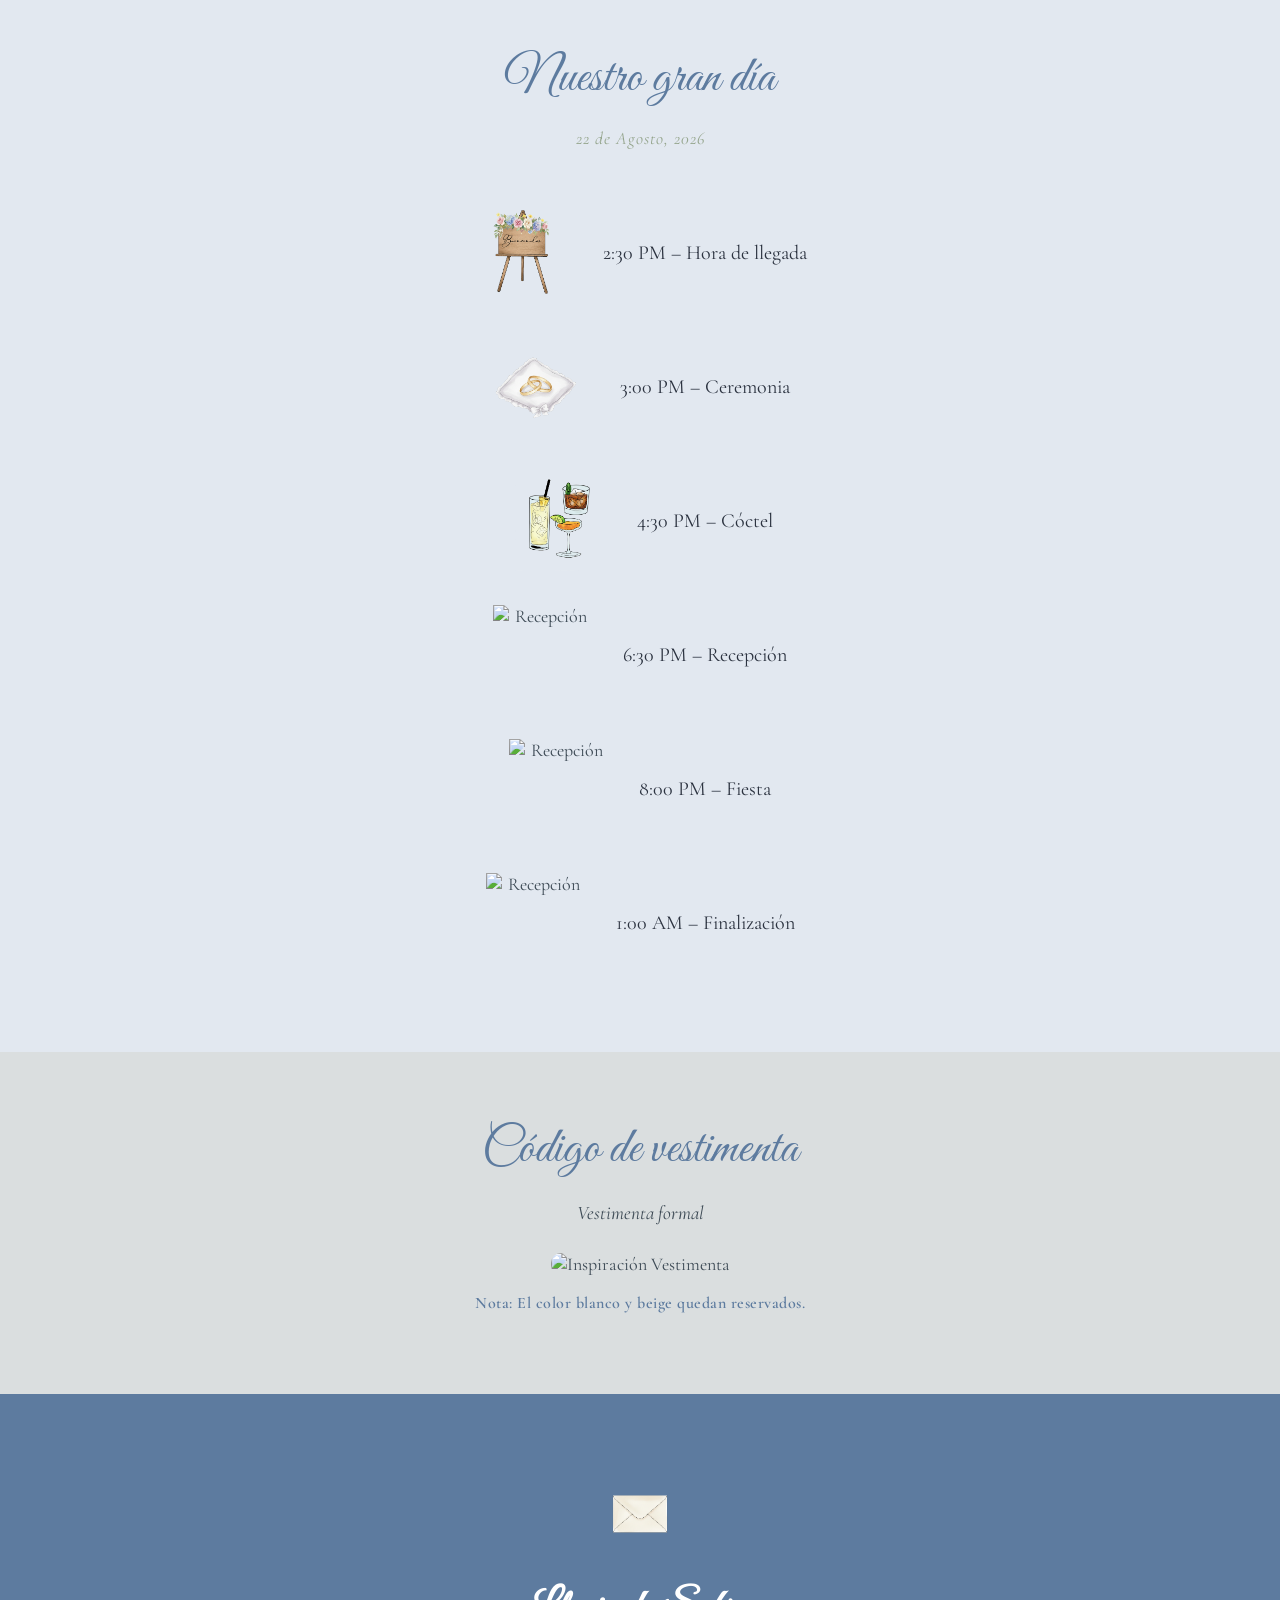
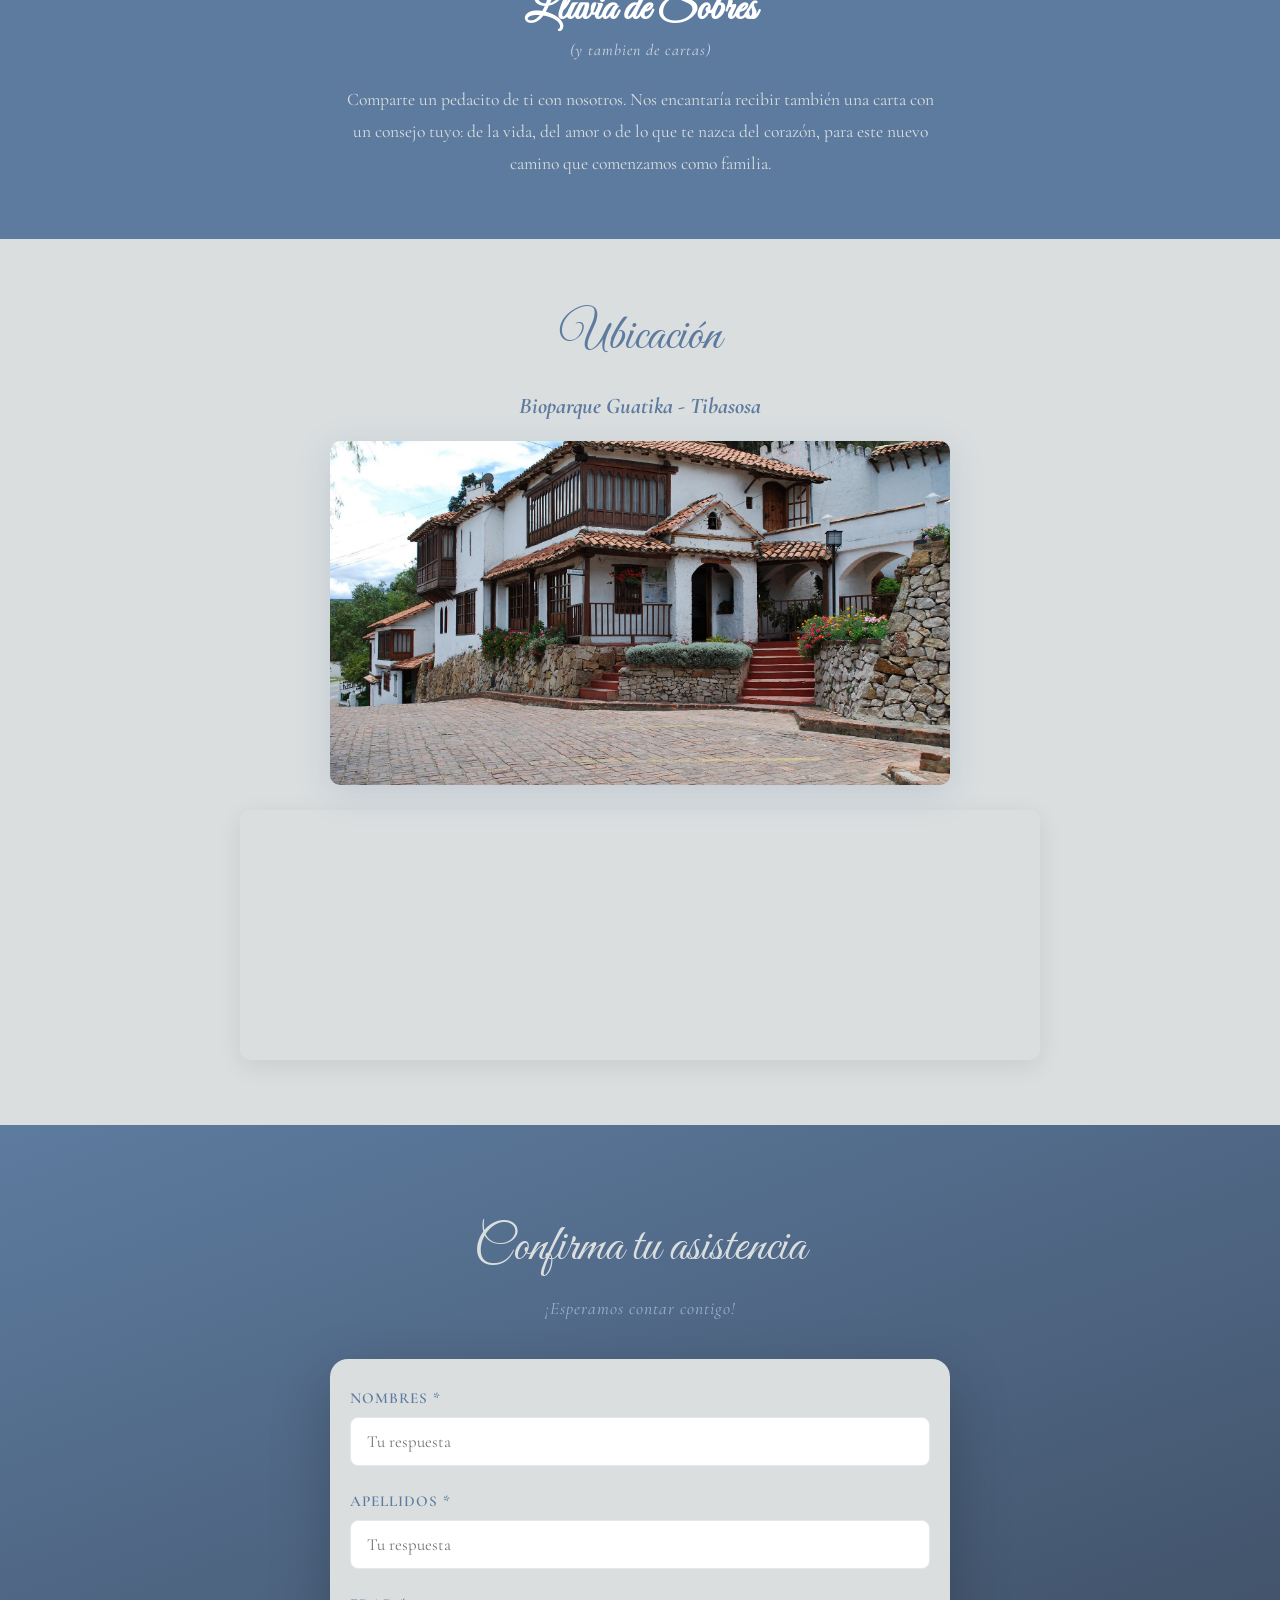
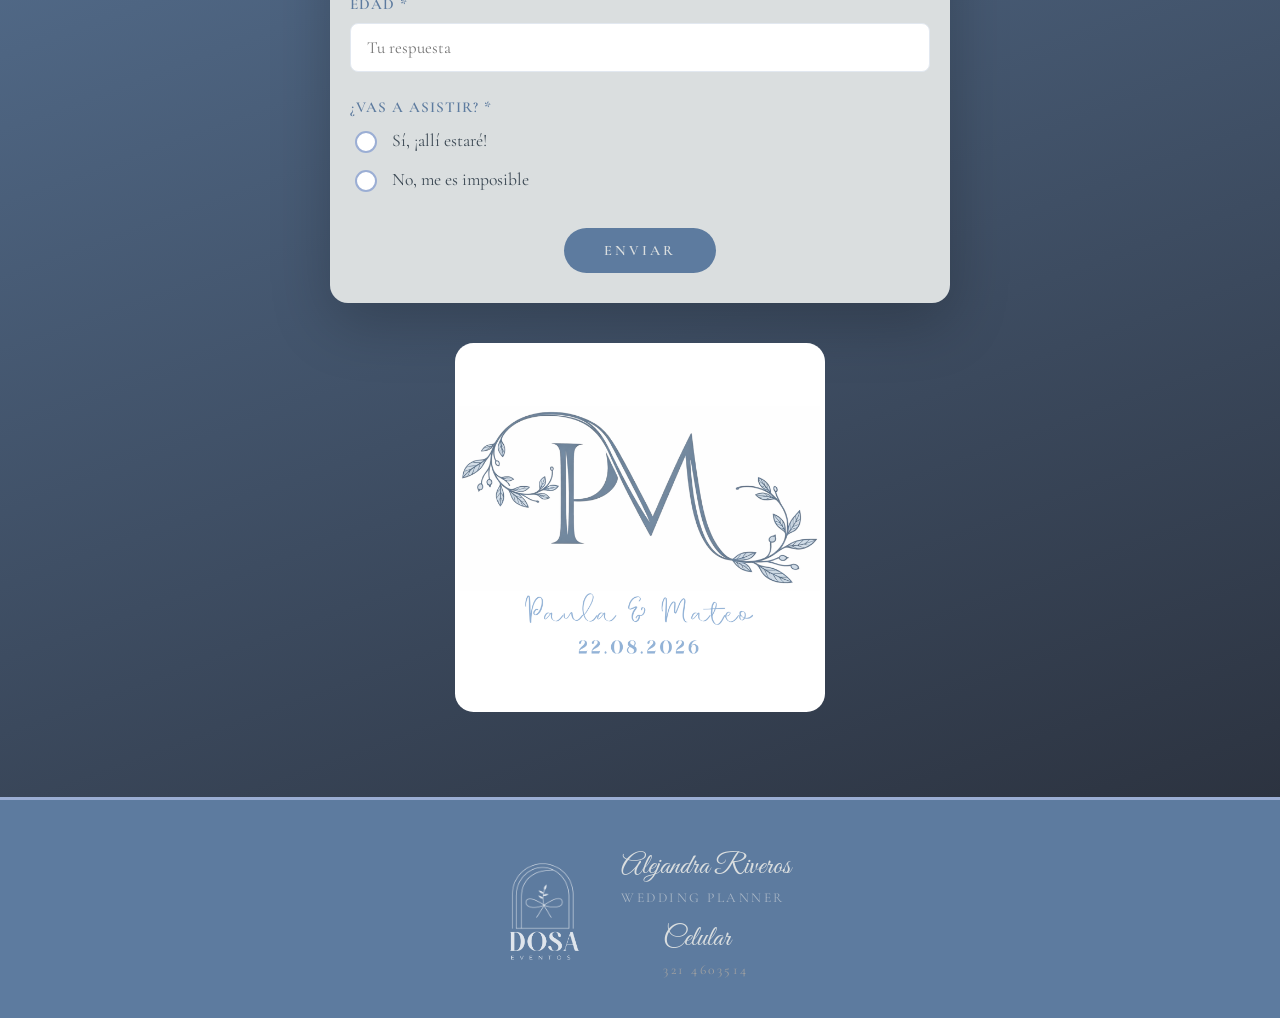
==== commit 52f7a28f: "Replace filmstrip with automatic slideshow Replace the horizontal drag-to-scroll filmstrip with a ce" ====
--- a/index4.html
+++ b/index4.html
@@ -73,26 +73,23 @@
         </div>
     </section>
 
-    <!-- ── 4. GALERÍA — filmstrip horizontal ── -->
+    <!-- ── 4. GALERÍA — slideshow automático ── -->
     <section class="gallery-section">
         <h2 class="section-title">Nuestro compromiso</h2>
-        <p class="section-subtitle">desliza para ver más →</p>
-
-        <div class="filmstrip-wrapper" id="filmstrip">
-            <div class="filmstrip">
-                <div class="photo"><img src="fotos 4/1.jpg" alt="Compromiso"></div>
-                <div class="photo"><img src="fotos 4/2.jpg" alt="Compromiso"></div>
-                <div class="photo"><img src="fotos 4/3.jpg" alt="Compromiso"></div>
-                <div class="photo"><img src="fotos 4/4.jpg" alt="Compromiso"></div>
-                <div class="photo"><img src="fotos 4/5.jpg" alt="Compromiso"></div>
-                <div class="photo"><img src="fotos 4/6.jpg" alt="Compromiso"></div>
-                <div class="photo"><img src="fotos 4/7.jpg" alt="Compromiso"></div>
-                <div class="photo"><img src="fotos 4/8.jpg" alt="Compromiso"></div>
-                <div class="photo"><img src="fotos 4/9.jpg" alt="Compromiso"></div>
-                <div class="photo"><img src="fotos 4/10.jpg" alt="Compromiso"></div>
-            </div>
-        </div>
-        <p class="filmstrip-hint">· · ·</p>
+        <p class="section-subtitle">un vistazo a nuestro camino</p>
+
+        <div class="slideshow">
+            <img src="fotos 4/1.jpg" class="active" alt="Compromiso">
+            <img src="fotos 4/2.jpg" alt="Compromiso">
+            <img src="fotos 4/3.jpg" alt="Compromiso">
+            <img src="fotos 4/4.jpg" alt="Compromiso">
+            <img src="fotos 4/5.jpg" alt="Compromiso">
+            <img src="fotos 4/6.jpg" alt="Compromiso">
+            <img src="fotos 4/7.jpg" alt="Compromiso">
+            <img src="fotos 4/8.jpg" alt="Compromiso">
+            <img src="fotos 4/9.jpg" alt="Compromiso">
+            <img src="fotos 4/10.jpg" alt="Compromiso">
+        </div>
     </section>
 
     <!-- ── 5. CUENTA REGRESIVA ── -->
@@ -160,11 +157,10 @@
     <div class="tarjeta" id="tarjeta">
         <div class="contenido-tarjeta">
             <div class="lluvia-sobres">
-                <img src="fotos 4/sobre-cerrado.PNG" alt="Sobre"
-                    style="width:200px; margin-bottom:-40px; margin-top:-50px;">
-                <p style="font-family:'Great Vibes', cursive; font-size:2rem; margin:0;">Lluvia de Sobres</p>
-                <p>(y tambien de cartas)</p>
-                <p>Comparte un pedacito de ti con nosotros. Nos encantaría recibir también una carta con un consejo
+                <img src="fotos 4/sobre-cerrado.PNG" alt="Sobre" class="lluvia-sobres-img">
+                <h2 class="lluvia-sobres-titulo">Lluvia de Sobres</h2>
+                <p class="lluvia-sobres-sub">(y tambien de cartas)</p>
+                <p class="lluvia-sobres-texto">Comparte un pedacito de ti con nosotros. Nos encantaría recibir también una carta con un consejo
                     tuyo: de la vida, del amor o de lo que te nazca del corazón, para este nuevo camino que comenzamos
                     como familia.</p>
             </div>
@@ -238,52 +234,6 @@
     <!-- ── SCRIPTS ── -->
     <script type="text/javascript" src="https://cdn.jsdelivr.net/npm/@emailjs/browser@3/dist/email.min.js"></script>
     <script src="scriptmain4.js"></script>
-    <script>
-        /* ── intro ── */
-        const sello = document.getElementById('sello');
-        const botonContinuar = document.getElementById('btn-continuar');
-        const sobreCerrado = document.getElementById('sobre-cerrado');
-        const sobreAbierto = document.getElementById('sobre-abierto');
-        const tarjetaIntro = document.getElementById('tarjeta-intro');
-        const overlay = document.getElementById('intro-overlay');
-        const mainContent = document.getElementById('main-content');
-
-        function iniciarAnimacion() {
-            sello.classList.add('girar-desvanecer');
-            setTimeout(() => { sobreCerrado.style.opacity = '0'; sobreAbierto.style.opacity = '1'; }, 1000);
-            setTimeout(() => { tarjetaIntro.classList.add('subir-tarjeta'); }, 1800);
-            setTimeout(() => { botonContinuar.classList.add('mostrar-boton'); }, 2800);
-        }
-
-        function continuarIntro() {
-            overlay.classList.add('ocultar-overlay');
-            mainContent.classList.remove('hidden');
-            if (window.iniciarMusicaDesdeIntro) window.iniciarMusicaDesdeIntro();
-            setTimeout(() => { overlay.style.display = 'none'; }, 750);
-        }
-
-        sello.addEventListener('click', iniciarAnimacion);
-        botonContinuar.addEventListener('click', continuarIntro);
-
-        /* ── filmstrip drag-to-scroll ── */
-        const strip = document.getElementById('filmstrip');
-        let isDown = false, startX, scrollLeft;
-
-        strip.addEventListener('mousedown', e => {
-            isDown = true;
-            strip.classList.add('grabbing');
-            startX = e.pageX - strip.offsetLeft;
-            scrollLeft = strip.scrollLeft;
-        });
-        strip.addEventListener('mouseleave', () => { isDown = false; strip.classList.remove('grabbing'); });
-        strip.addEventListener('mouseup', () => { isDown = false; strip.classList.remove('grabbing'); });
-        strip.addEventListener('mousemove', e => {
-            if (!isDown) return;
-            e.preventDefault();
-            const x = e.pageX - strip.offsetLeft;
-            strip.scrollLeft = scrollLeft - (x - startX) * 1.4;
-        });
-    </script>
 
     <!-- ── FOOTER ── -->
     <footer class="footer-boda">
--- a/styles4.css
+++ b/styles4.css
@@ -1,15 +1,14 @@
 /* ============================================================
-   PALETA — Luisa & Leonardo
+   PALETA — Paula & Mateo
    ============================================================ */
-   :root {
-    --verde:        #787b6a;   /* verde grisáceo       */
-    --verde-medio:  #a4a593;   /* verde claro           */
-    --dorado:       #a38350;   /* dorado principal      */
-    --dorado-claro: #c8aa76;   /* dorado suave          */
-    --crema:        #f9faf4;   /* fondo principal       */
-    --crema-oscuro: #eff0e8;   /* fondo alternado       */
-    --carbon:       #2a2a28;
-    --gris-texto:   #5c5c52;
+:root {
+    --blanco-suave:  #dadedf;   /* fondo principal          */
+    --sage-claro:    #e2e8f0;   /* fondo alternado (tinte azul suave) */
+    --sage:          #95a58d;   /* bordes, acentos          */
+    --azul-claro:    #9baed4;   /* highlights               */
+    --azul:          #5d7b9f;   /* acento primario          */
+    --carbon:        #2c3340;   /* texto oscuro             */
+    --gris-texto:    #3d4a55;   /* texto cuerpo             */
 
     --font-script: 'Great Vibes', cursive;
     --font-serif:  'Cormorant Garamond', serif;
@@ -28,25 +27,15 @@
     font-family: var(--font-serif);
     font-size: 18px;
     color: var(--gris-texto);
-    background-color: var(--crema);
+    background-color: var(--blanco-suave);
     text-align: center;
-}
-
-body::before {
-    content: "";
-    position: fixed;
-    inset: 0;
-    background-size: 150% auto;
-    opacity: 0.05;
-    z-index: -1;
-    pointer-events: none;
 }
 
 /* ====== INTRO OVERLAY ====== */
 #intro-overlay {
     position: fixed;
     inset: 0;
-    background: linear-gradient(160deg, var(--verde) 0%, #3d3f36 100%);
+    background: linear-gradient(160deg, var(--azul) 0%, var(--carbon) 100%);
     display: flex;
     justify-content: center;
     align-items: center;
@@ -75,7 +64,7 @@
     width: 200px;
     cursor: pointer;
     transition: opacity 1s ease, transform 1.5s ease;
-    filter: drop-shadow(0 4px 20px rgba(163,131,80,0.5));
+    filter: drop-shadow(0 4px 20px rgba(93,123,159,0.5));
 }
 
 .girar-desvanecer {
@@ -98,14 +87,14 @@
     position: absolute;
     width: 75%;
     height: 150px;
-    background: var(--crema);
+    background: var(--blanco-suave);
     box-shadow: 0 8px 40px rgba(0,0,0,0.3);
     display: flex;
     justify-content: center;
     align-items: center;
     text-align: center;
     padding: 20px;
-    border: 1px solid var(--dorado-claro);
+    border: 1px solid var(--azul-claro);
     z-index: 2;
     transform: translateY(0);
     opacity: 0;
@@ -113,7 +102,7 @@
 }
 
 .tarjeta-intro h2 {
-    color: var(--verde);
+    color: var(--azul);
     font-style: italic;
     font-weight: 300;
     font-size: 1.8rem;
@@ -130,8 +119,8 @@
     position: absolute;
     bottom: -90px;
     padding: 12px 36px;
-    background-color: var(--dorado);
-    color: white;
+    background-color: var(--azul);
+    color: var(--blanco-suave);
     border: none;
     border-radius: 30px;
     cursor: pointer;
@@ -153,8 +142,8 @@
     right: 20px;
     z-index: 9999;
     height: 46px;
-    background: var(--verde);
-    color: white;
+    background: var(--azul);
+    color: var(--blanco-suave);
     border: none;
     padding: 10px 20px;
     border-radius: 50px;
@@ -169,7 +158,7 @@
     transition: 0.3s;
 }
 
-.boton-flotante:hover { background: var(--verde-medio); transform: scale(1.04); }
+.boton-flotante:hover { background: var(--azul-claro); transform: scale(1.04); }
 .sonando { background: var(--carbon) !important; }
 
 /* ====== HERO ====== */
@@ -177,8 +166,9 @@
     height: 100vh;
     position: relative;
     display: flex;
-    align-items: center;
+    align-items: flex-end;
     justify-content: center;
+    padding-bottom: 80px;
     overflow: hidden;
 }
 
@@ -186,7 +176,7 @@
     content: "";
     position: absolute;
     inset: 0;
-    background: url('fondo.jpg') no-repeat center center / cover;
+    background: url('fotos 4/1.jpg') no-repeat center center / cover;
 }
 
 .hero::after {
@@ -195,9 +185,9 @@
     inset: 0;
     background: linear-gradient(
         to bottom,
-        rgba(40,42,35,0.5) 0%,
-        rgba(40,42,35,0.25) 40%,
-        rgba(40,42,35,0.6) 100%
+        rgba(44,51,64,0.5) 0%,
+        rgba(44,51,64,0.25) 40%,
+        rgba(44,51,64,0.65) 100%
     );
 }
 
@@ -221,7 +211,7 @@
     display: block;
     font-family: var(--font-script);
     font-size: 2.8rem;
-    color: var(--dorado-claro);
+    color: var(--azul-claro);
     margin: -8px 0;
 }
 
@@ -229,7 +219,7 @@
     font-family: var(--font-serif);
     font-size: 0.95rem;
     letter-spacing: 5px;
-    color: rgba(255,255,255,0.82);
+    color: rgba(255,255,255,0.85);
     text-transform: uppercase;
     margin-top: 22px;
     border-top: 1px solid rgba(255,255,255,0.3);
@@ -264,12 +254,12 @@
     content: "";
     flex: 1;
     height: 1px;
-    background: var(--dorado);
-    opacity: 0.45;
+    background: var(--sage);
+    opacity: 0.5;
 }
 
 .divider-line span {
-    color: var(--dorado);
+    color: var(--sage);
     font-size: 1.1rem;
     font-family: var(--font-script);
 }
@@ -280,7 +270,7 @@
 h2.section-title {
     font-family: var(--font-script);
     font-size: 3.2rem;
-    color: var(--verde);
+    color: var(--azul);
     font-weight: 400;
     margin: 0 0 8px;
 }
@@ -288,37 +278,19 @@
 .section-subtitle, .subtitle {
     font-style: italic;
     font-size: 1.1rem;
-    color: var(--dorado);
+    color: var(--sage);
     margin-bottom: 40px;
     letter-spacing: 1px;
 }
 
-/* ====== PADRES ====== */
-.padres-section {
-    background-color: var(--crema-oscuro);
-    padding: 55px var(--mobile-pad);
-}
-
-.padres-intro {
-    font-family: var(--font-script);
-    font-size: 2rem;
-    color: var(--verde);
-    margin: 0 0 14px;
-}
-
-.padres-nombres {
-    font-family: var(--font-serif);
-    font-size: 1.05rem;
-    color: var(--gris-texto);
-    font-style: italic;
-    line-height: 2;
-    margin: 0;
-}
-
 /* ====== HISTORIA ====== */
 .story-section {
-    background-color: var(--crema);
+    background-color: var(--blanco-suave);
     padding: 65px var(--mobile-pad);
+}
+
+.story-section + .story-section {
+    background-color: var(--sage-claro);
 }
 
 .story-text {
@@ -336,76 +308,52 @@
     font-style: italic;
     font-family: var(--font-script);
     font-size: 1.8rem;
-    color: var(--dorado);
+    color: var(--azul);
     margin-top: 10px;
 }
 
-/* ====== GALERÍA — FILMSTRIP HORIZONTAL ====== */
+/* ====== GALERÍA — SLIDESHOW AUTOMÁTICO ====== */
 .gallery-section {
-    background-color: var(--verde);
-    padding: 65px 0;
+    background-color: var(--azul);
+    padding: 65px var(--mobile-pad);
+}
+
+.gallery-section h2.section-title { color: var(--blanco-suave); }
+.gallery-section .section-subtitle { color: var(--azul-claro); }
+
+.slideshow {
+    position: relative;
+    width: 100%;
+    max-width: 420px;
+    margin: 0 auto;
+    aspect-ratio: 2 / 3;
     overflow: hidden;
-}
-
-.gallery-section h2.section-title { color: var(--crema); }
-.gallery-section .section-subtitle { color: var(--dorado-claro); }
-
-.filmstrip-wrapper {
-    width: 100%;
-    overflow-x: auto;
-    -webkit-overflow-scrolling: touch;
-    cursor: grab;
-    scrollbar-width: none;
-}
-
-.filmstrip-wrapper::-webkit-scrollbar { display: none; }
-.filmstrip-wrapper.grabbing { cursor: grabbing; }
-
-.filmstrip {
-    display: flex;
-    gap: 12px;
-    padding: 0 40px 20px;
-    width: max-content;
-}
-.filmstrip .photo {
-    flex-shrink: 0;
-    border-radius: 6px;
-    overflow: hidden;
-    box-shadow: 0 6px 25px rgba(0,0,0,0.25);
-    transition: transform 0.3s ease;
-    width: 300px;
-    height: 340px;
-}
-
-.filmstrip .photo:hover { transform: scale(1.02); }
-
-.filmstrip .photo img {
-    display: block;
+    border-radius: 12px;
+    box-shadow: 0 10px 40px rgba(0,0,0,0.3);
+}
+
+.slideshow img {
+    position: absolute;
+    inset: 0;
     width: 100%;
     height: 100%;
     object-fit: cover;
-}
-
-/* elimina la regla de pares más altas */
-.filmstrip .photo:nth-child(even) img { height: 100%; }
-.filmstrip-hint {
-    font-family: var(--font-serif);
-    font-size: 0.85rem;
-    letter-spacing: 2px;
-    text-transform: uppercase;
-    color: rgba(249,250,244,0.45);
-    margin-top: 0;
-    padding-bottom: 10px;
+    opacity: 0;
+    transition: opacity 1s ease;
+}
+
+.slideshow img.active {
+    opacity: 1;
 }
 
 /* ====== CUENTA REGRESIVA ====== */
 .countdown-section {
-    background: linear-gradient(160deg, var(--verde) 0%, #4a4c42 100%);
+    background: linear-gradient(160deg, var(--azul) 0%, var(--carbon) 100%);
     padding: 65px var(--mobile-pad);
 }
 
-.countdown-section h2.section-title { color: var(--crema); }
-.countdown-section .subtitle { color: var(--dorado-claro); }
+.countdown-section h2.section-title { color: var(--blanco-suave); }
+.countdown-section .subtitle { color: var(--azul-claro); }
 
 #timer {
     display: grid;
@@ -416,8 +364,8 @@
 }
 
 .time-box {
-    background: rgba(255,255,255,0.07);
-    border: 1px solid rgba(200,170,118,0.35);
+    background: rgba(155,174,212,0.15);
+    border: 1px solid rgba(155,174,212,0.35);
     padding: 18px 8px;
     border-radius: 10px;
     text-align: center;
@@ -426,7 +374,7 @@
 .time-box span {
     display: block;
     font-size: 2.6rem;
-    color: var(--dorado-claro);
+    color: var(--azul-claro);
     font-weight: 300;
     line-height: 1;
 }
@@ -434,7 +382,7 @@
 .time-box label {
     font-size: 0.62rem;
     letter-spacing: 3px;
-    color: rgba(255,255,255,0.55);
+    color: rgba(218,222,223,0.6);
     text-transform: uppercase;
     margin-top: 6px;
     display: block;
@@ -442,14 +390,14 @@
 
 .wedding-date {
     font-size: 1rem;
-    color: rgba(255,255,255,0.65);
+    color: rgba(218,222,223,0.65);
     letter-spacing: 3px;
     text-transform: uppercase;
 }
 
 /* ====== CRONOGRAMA ====== */
 .timeline-section {
-    background-color: var(--crema-oscuro);
+    background-color: var(--sage-claro);
     padding: 65px var(--mobile-pad);
 }
 
@@ -486,7 +434,7 @@
 
 /* ====== CÓDIGO DE VESTIMENTA ====== */
 .dresscode-section {
-    background-color: var(--crema);
+    background-color: var(--blanco-suave);
     padding: 65px var(--mobile-pad);
 }
 
@@ -508,7 +456,7 @@
 
 .color-reserve {
     font-weight: 600;
-    color: var(--verde);
+    color: var(--azul);
     font-size: 1rem;
     margin-top: 18px;
     letter-spacing: 0.5px;
@@ -516,30 +464,58 @@
 
 /* ====== LLUVIA DE SOBRES ====== */
 .tarjeta {
-    background: var(--verde);
-    padding: 50px var(--mobile-pad);
+    background: var(--azul);
+    padding: 60px var(--mobile-pad);
 }
 
 .lluvia-sobres {
     display: flex;
     flex-direction: column;
     align-items: center;
-}
-
-.lluvia-sobres p { color: var(--crema) !important; }
+    max-width: 600px;
+    margin: 0 auto;
+}
+
+.lluvia-sobres-img {
+    width: 120px;
+    margin-bottom: 10px;
+}
+
+.lluvia-sobres-titulo {
+    font-family: var(--font-script);
+    font-size: 2.6rem;
+    color: #fff;
+    margin: 0 0 4px;
+}
+
+.lluvia-sobres-sub {
+    font-family: var(--font-serif);
+    font-size: 1rem;
+    font-style: italic;
+    color: rgba(255,255,255,0.7);
+    margin: 0 0 24px;
+    letter-spacing: 1px;
+}
+
+.lluvia-sobres-texto {
+    font-family: var(--font-serif);
+    font-size: 1.1rem;
+    line-height: 1.8;
+    color: var(--blanco-suave);
+    margin: 0;
+    text-align: center;
+}
 
 /* ====== UBICACIÓN ====== */
 .location-section {
-    background-color: var(--crema);
+    background-color: var(--blanco-suave);
     padding: 65px var(--mobile-pad);
 }
-
-.location-section h2.section-title { color: var(--verde); }
 
 .location-name {
     font-size: 1.4rem;
     font-style: italic;
-    color: var(--dorado);
+    color: var(--azul);
     margin-bottom: 22px;
 }
 
@@ -549,7 +525,7 @@
     border-radius: 10px;
     display: block;
     margin: 0 auto 25px;
-    box-shadow: 0 8px 35px rgba(120,123,106,0.2);
+    box-shadow: 0 8px 35px rgba(93,123,159,0.2);
 }
 
 .map-container {
@@ -570,17 +546,17 @@
 
 /* ====== RSVP ====== */
 .rsvp-section {
-    background: linear-gradient(160deg, var(--verde) 0%, #3d3f36 100%);
+    background: linear-gradient(160deg, var(--azul) 0%, var(--carbon) 100%);
     padding: 90px var(--mobile-pad) 100px;
 }
 
-.rsvp-section h2.section-title { color: var(--crema); }
-.rsvp-section .section-subtitle { color: var(--dorado-claro); }
+.rsvp-section h2.section-title { color: var(--blanco-suave); }
+.rsvp-section .section-subtitle { color: var(--azul-claro); }
 
 .rsvp-container {
     max-width: 620px;
     margin: 0 auto;
-    background: var(--crema);
+    background: var(--blanco-suave);
     padding: 50px 45px;
     border-radius: 18px;
     box-shadow: 0 20px 60px rgba(0,0,0,0.22);
@@ -598,7 +574,7 @@
     letter-spacing: 1px;
     text-transform: uppercase;
     margin-bottom: 10px;
-    color: var(--verde);
+    color: var(--azul);
 }
 
 .form-group input:not([type="radio"]),
@@ -607,7 +583,7 @@
     padding: 13px 16px;
     font-size: 1.05rem;
     font-family: var(--font-serif);
-    border: 1.5px solid var(--crema-oscuro);
+    border: 1.5px solid var(--sage-claro);
     border-radius: 8px;
     background: #fff;
     transition: border-color 0.3s;
@@ -615,7 +591,7 @@
 }
 
 .form-group input:not([type="radio"]):focus {
-    border-color: var(--verde-medio);
+    border-color: var(--azul-claro);
     outline: none;
 }
 
@@ -643,7 +619,7 @@
     width: 22px;
     height: 22px;
     min-width: 22px;
-    border: 2px solid var(--verde-medio);
+    border: 2px solid var(--azul-claro);
     border-radius: 50%;
     background: #fff;
     cursor: pointer;
@@ -651,7 +627,7 @@
 }
 
 .radio-container input[type="radio"]:checked {
-    background: var(--verde);
+    background: var(--azul);
     box-shadow: inset 0 0 0 3px #fff;
 }
 
@@ -659,8 +635,8 @@
 
 .btn-primary {
     padding: 14px 40px;
-    background: var(--verde);
-    color: white;
+    background: var(--azul);
+    color: var(--blanco-suave);
     border: none;
     border-radius: 50px;
     font-size: 0.9rem;
@@ -674,7 +650,7 @@
 }
 
 .btn-primary:hover {
-    background: var(--verde-medio);
+    background: var(--azul-claro);
     transform: translateY(-2px);
 }
 
@@ -689,9 +665,9 @@
 
 /* ====== FOOTER ====== */
 .footer-boda {
-    background-color: var(--carbon);
+    background-color: var(--azul);
     padding: 50px 20px 40px;
-    border-top: 3px solid var(--dorado);
+    border-top: 3px solid var(--azul-claro);
 }
 
 .footer-content {
@@ -741,7 +717,7 @@
 .nombre-planner {
     font-family: var(--font-script);
     font-size: 2.4rem;
-    color: var(--dorado-claro);
+    color: var(--blanco-suave);
     line-height: 1.2;
 }
 
@@ -749,7 +725,7 @@
     font-family: var(--font-serif);
     font-size: 0.85rem;
     letter-spacing: 2.5px;
-    color: rgba(255,255,255,0.5);
+    color: rgba(218,222,223,0.6);
     text-transform: uppercase;
     margin-top: 4px;
 }
@@ -764,14 +740,7 @@
         max-width: 290px;
     }
 
-    .filmstrip .photo {
-        width: 220px;
-        height: 260px;
-    }
-    .filmstrip { padding: 0 20px 16px; gap: 10px; }
-    .nombres {
-        width: 60%;
-    }
+    .nombres { width: 60%; }
 }
 
     .map-container iframe { height: 250px !important; }
@@ -785,30 +754,17 @@
     .logo-footer-icon { height: 110px; }
     .logo-footer-name { height: 30px; }
 
-
-
-
 @media (max-width: 480px) {
     .hero-content h1 { font-size: 2.8rem; }
     .hero-date { font-size: 0.78rem; padding: 8px 14px; }
     .time-box span { font-size: 2rem; }
     section { padding: 50px var(--mobile-pad); }
-    .filmstrip .photo {
-        width: 170px;
-        height: 210px;
-    }
-    .filmstrip { padding: 0 16px 12px; gap: 8px; }
-
 
     .tl-item img { width: 75px; height: 75px; }
     .tl-hora { font-size: 1.05rem; }
-
-
-    
-
 }
 
 a[href^="tel"] {
-    color: #a1a1a1 !important;
+    color: rgba(218,222,223,0.7) !important;
     text-decoration: none !important;
-}+}
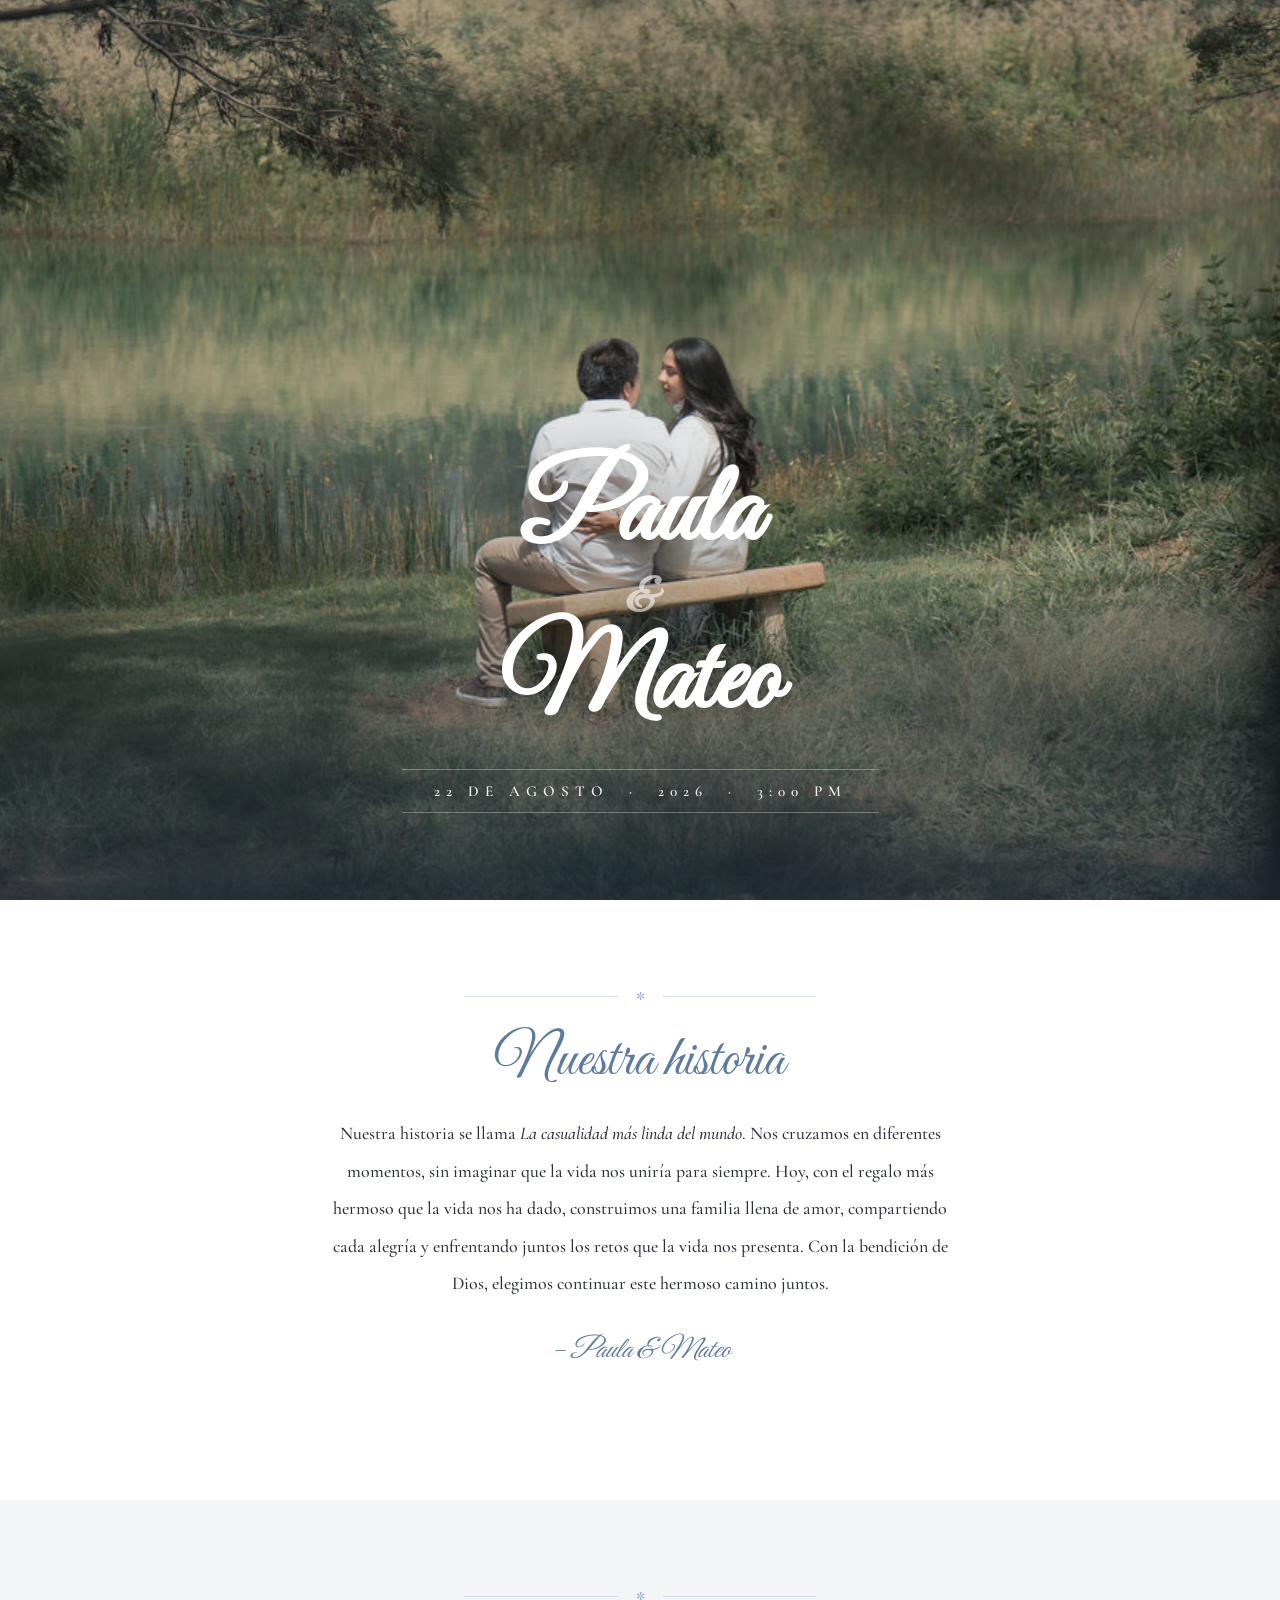
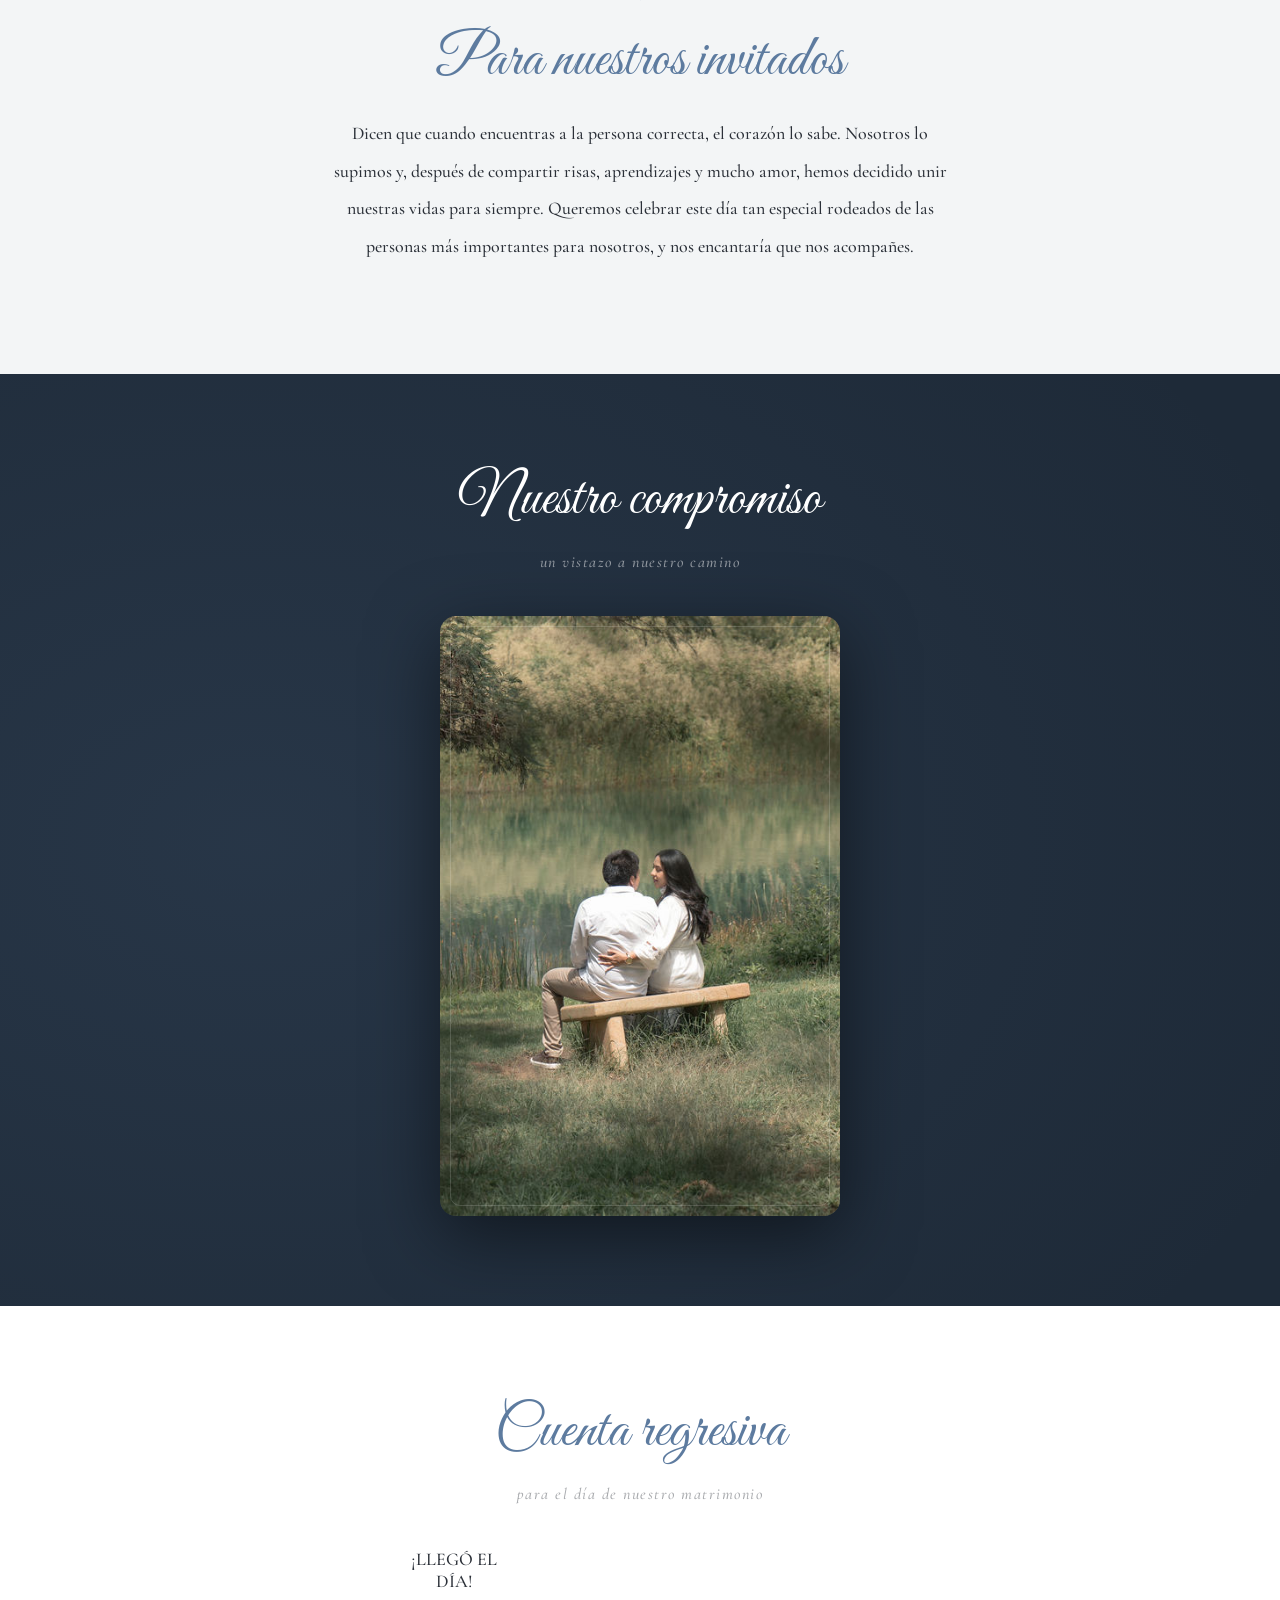
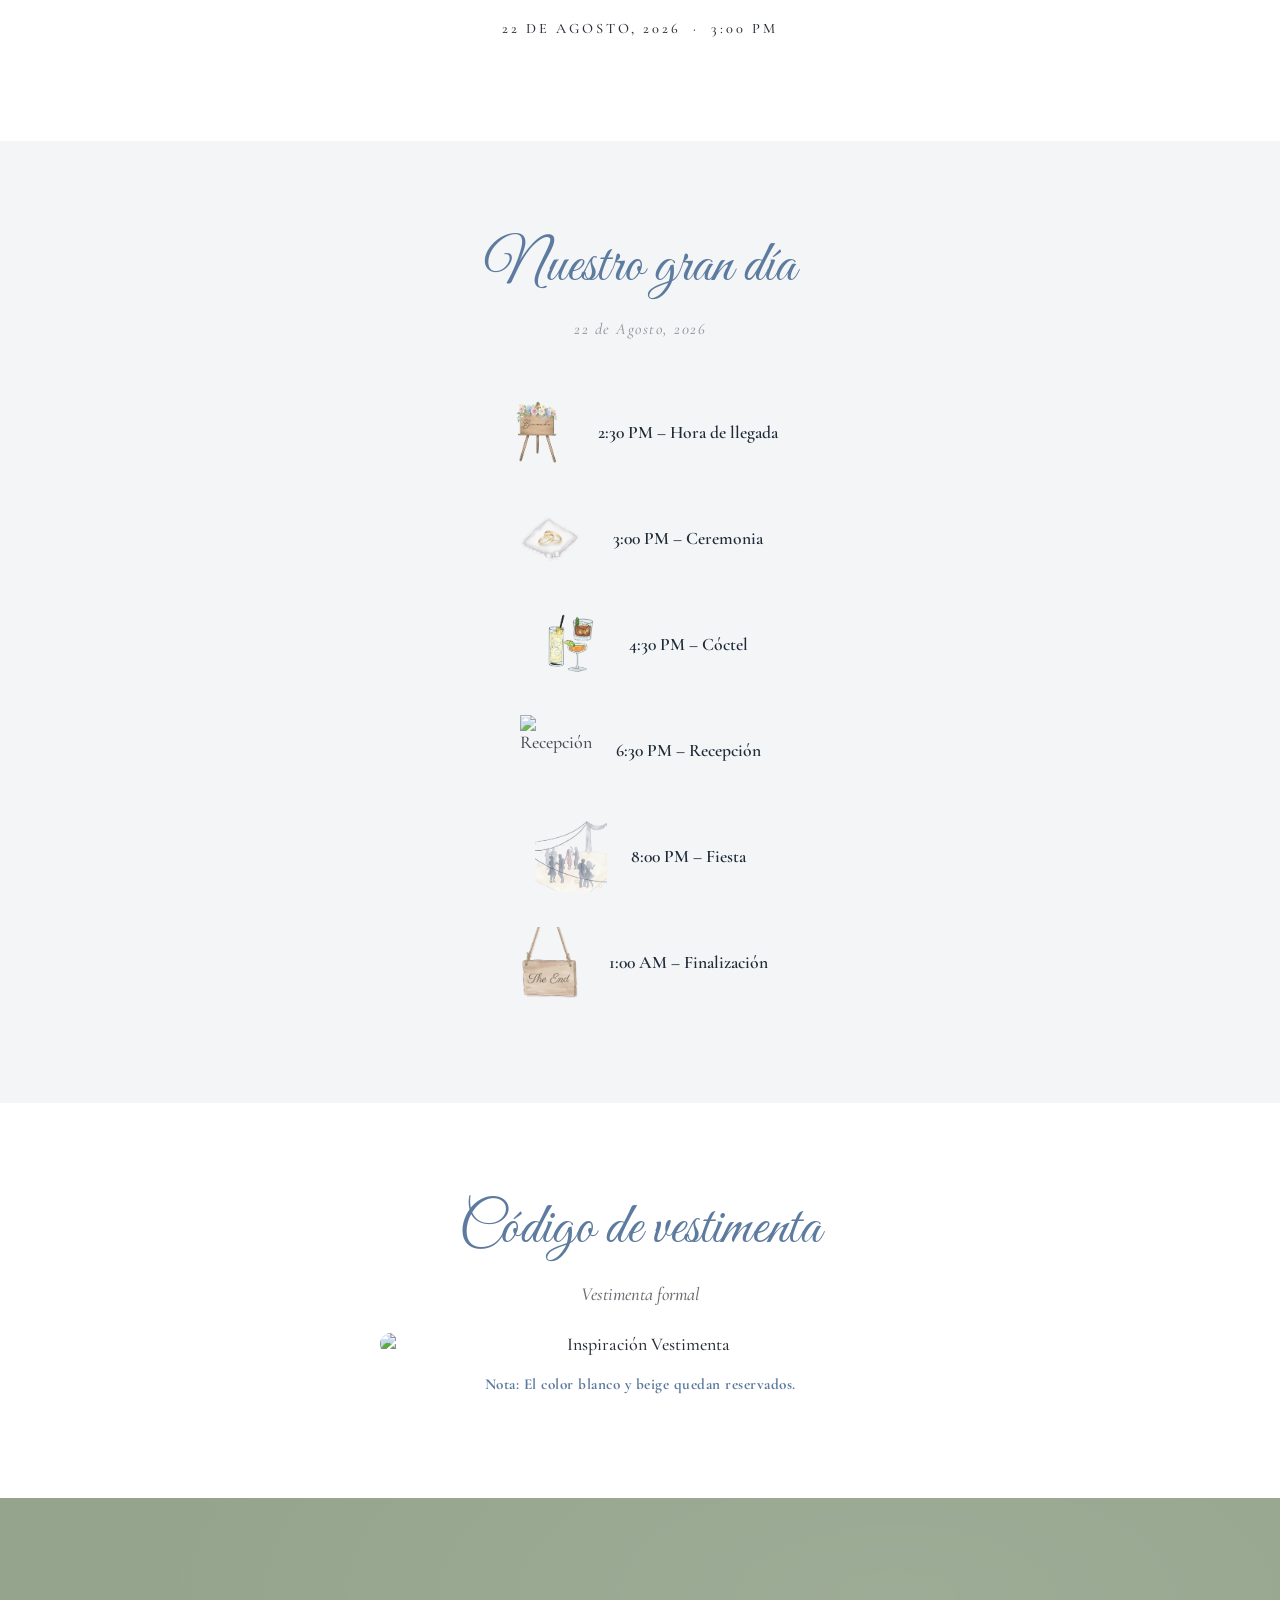
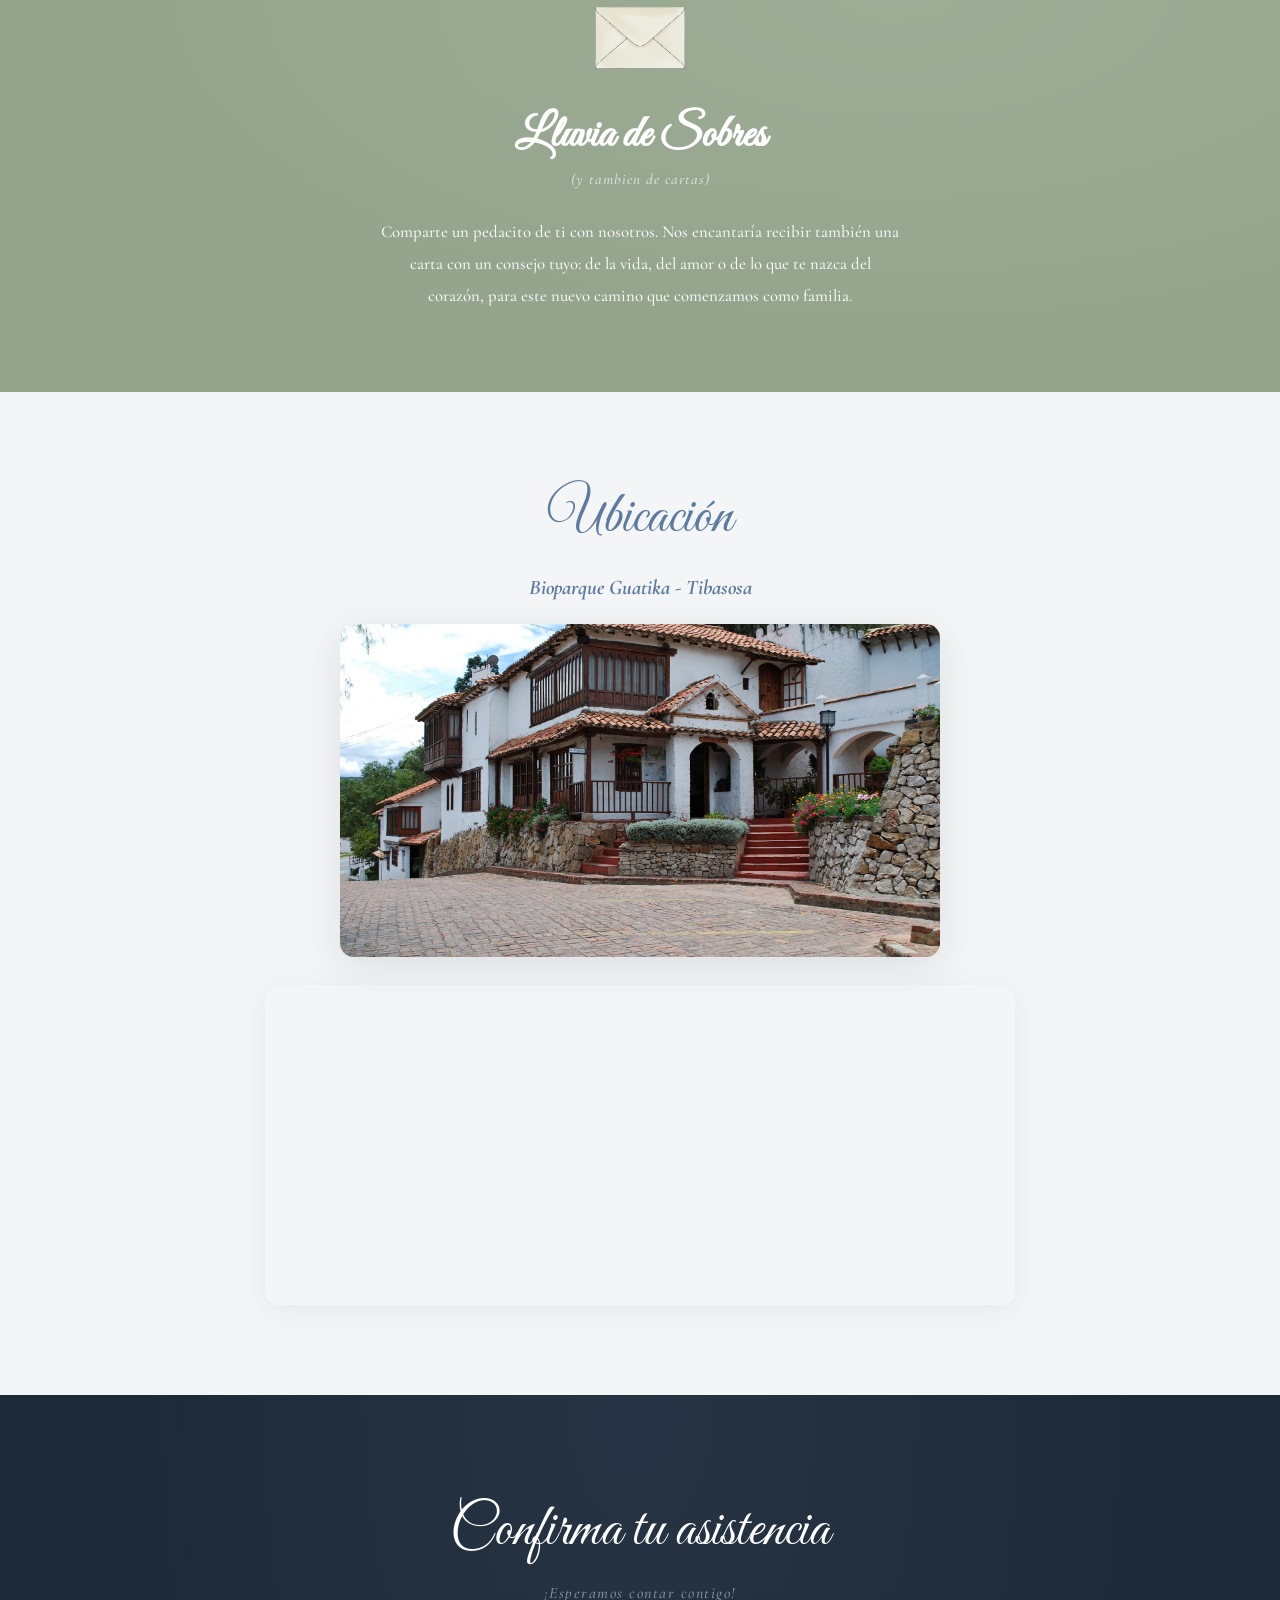
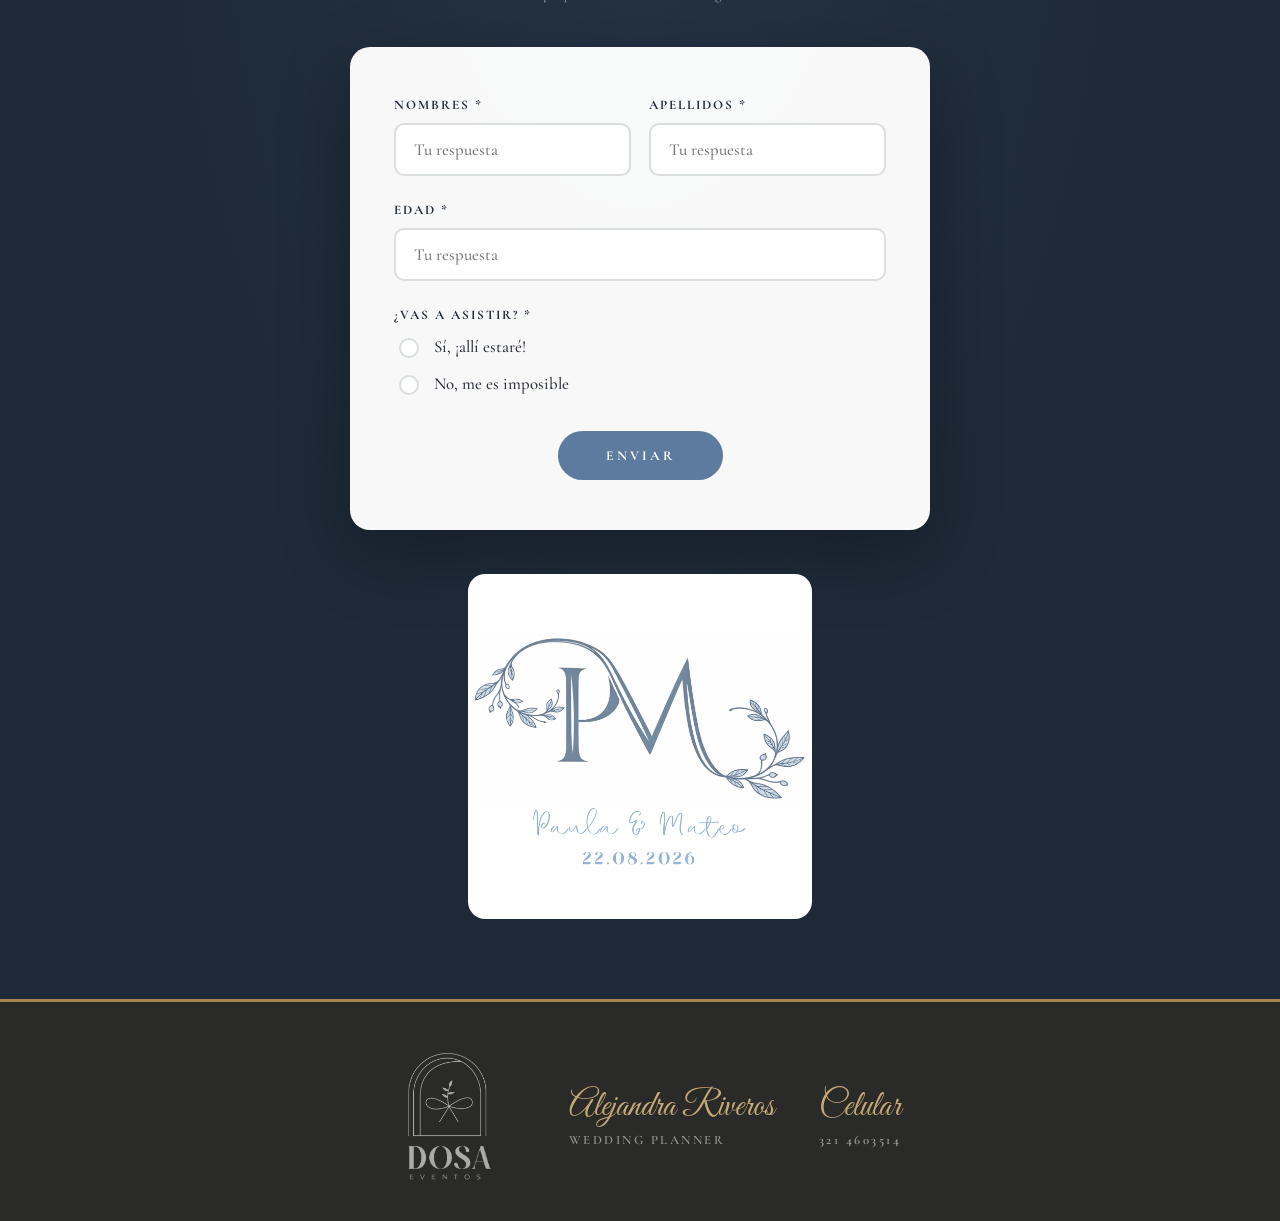
==== commit 30bf649f: "UI refresh: reveal animations, styles & scripts Introduce scroll reveal effects and visual refresh a" ====
--- a/index4.html
+++ b/index4.html
@@ -8,13 +8,12 @@
     <link rel="stylesheet" href="styles4.css">
     <link rel="preconnect" href="https://fonts.googleapis.com">
     <link rel="preconnect" href="https://fonts.gstatic.com" crossorigin>
-    <link
-        href="https://fonts.googleapis.com/css2?family=Cormorant+Garamond:ital,wght@0,300;0,500;1,300;1,400&family=Great+Vibes&display=swap"
-        rel="stylesheet" <meta name="format-detection" content="telephone=no">
+    <link href="https://fonts.googleapis.com/css2?family=Cormorant+Garamond:ital,wght@0,300;0,400;0,500;0,600;0,700;1,300;1,400;1,500&family=Great+Vibes&display=swap" rel="stylesheet">
+    <meta name="format-detection" content="telephone=no">
 </head>
 
 <body>
-    <!-- 
+    <!--
     <div id="intro-overlay">
         <div class="escena">
             <img src="fotos 4/sello.png" id="sello" alt="Sello de cera">
@@ -37,6 +36,7 @@
             <span id="texto">Reproducir canción</span>
         </button>
         -->
+
     <!-- ── 1. HERO ── -->
     <header class="hero">
         <div class="hero-content">
@@ -45,40 +45,42 @@
         </div>
     </header>
 
-    <!-- ── 3. HISTORIA ── -->
+    <!-- ── 2. NUESTRA HISTORIA ── -->
     <section class="story-section">
-        <div class="divider-line"><span>✦</span></div>
-        <h2 class="section-title" style="margin-top:22px;">Nuestra historia</h2>
-        <div class="story-text">
+        <div class="reveal">
+            <div class="divider-line"><span>&#10044;</span></div>
+            <h2 class="section-title" style="margin-top:22px;">Nuestra historia</h2>
+        </div>
+        <div class="story-text reveal reveal-delay-1">
             <p>Nuestra historia se llama <i>La casualidad más linda del mundo</i>. Nos cruzamos en diferentes momentos,
-                sin
-                imaginar que la vida nos uniría para siempre. Hoy, con el regalo más hermoso que la vida nos ha dado,
+                sin imaginar que la vida nos uniría para siempre. Hoy, con el regalo más hermoso que la vida nos ha dado,
                 construimos una familia llena de amor, compartiendo cada alegría y enfrentando juntos los retos que la
                 vida nos presenta. Con la bendición de Dios, elegimos continuar este hermoso camino juntos.</p>
-
             <p class="story-signature">– Paula &amp; Mateo</p>
         </div>
     </section>
 
-    <!-- ── 3. HISTORIA ── -->
+    <!-- ── 3. PARA NUESTROS INVITADOS ── -->
     <section class="story-section">
-        <div class="divider-line"><span>✦</span></div>
-        <h2 class="section-title" style="margin-top:22px;">Para nuestros invitados</h2>
-        <div class="story-text">
+        <div class="reveal">
+            <div class="divider-line"><span>&#10044;</span></div>
+            <h2 class="section-title" style="margin-top:22px;">Para nuestros invitados</h2>
+        </div>
+        <div class="story-text reveal reveal-delay-1">
             <p>Dicen que cuando encuentras a la persona correcta, el corazón lo sabe. Nosotros lo supimos y, después de
                 compartir risas, aprendizajes y mucho amor, hemos decidido unir nuestras vidas para siempre.
                 Queremos celebrar este día tan especial rodeados de las personas más importantes para nosotros, y nos
-                encantaría que nos acompañes.
-            </p>
+                encantaría que nos acompañes.</p>
         </div>
     </section>
 
     <!-- ── 4. GALERÍA — slideshow automático ── -->
     <section class="gallery-section">
-        <h2 class="section-title">Nuestro compromiso</h2>
-        <p class="section-subtitle">un vistazo a nuestro camino</p>
-
-        <div class="slideshow">
+        <div class="reveal">
+            <h2 class="section-title">Nuestro compromiso</h2>
+            <p class="section-subtitle">un vistazo a nuestro camino</p>
+        </div>
+        <div class="slideshow reveal reveal-delay-1">
             <img src="fotos 4/1.jpg" class="active" alt="Compromiso">
             <img src="fotos 4/2.jpg" alt="Compromiso">
             <img src="fotos 4/3.jpg" alt="Compromiso">
@@ -94,60 +96,63 @@
 
     <!-- ── 5. CUENTA REGRESIVA ── -->
     <section class="countdown-section">
-        <h2 class="section-title">Cuenta regresiva</h2>
-        <p class="subtitle">para el día de nuestro matrimonio</p>
-        <div id="timer">
+        <div class="reveal">
+            <h2 class="section-title">Cuenta regresiva</h2>
+            <p class="subtitle">para el día de nuestro matrimonio</p>
+        </div>
+        <div id="timer" class="reveal reveal-delay-1">
             <div class="time-box"><span id="days">00</span><label>Días</label></div>
             <div class="time-box"><span id="hours">00</span><label>Horas</label></div>
             <div class="time-box"><span id="minutes">00</span><label>Minutos</label></div>
             <div class="time-box"><span id="seconds">00</span><label>Segundos</label></div>
         </div>
-        <p class="wedding-date">22 de Agosto, 2026 &nbsp;·&nbsp; 3:00 PM</p>
-    </section>
-
-
+        <p class="wedding-date reveal reveal-delay-2">22 de Agosto, 2026 &nbsp;·&nbsp; 3:00 PM</p>
+    </section>
 
     <!-- ── 6. NUESTRO GRAN DÍA ── -->
     <section class="timeline-section">
-        <h2 class="section-title">Nuestro gran día</h2>
-        <p class="section-subtitle">22 de Agosto, 2026</p>
+        <div class="reveal">
+            <h2 class="section-title">Nuestro gran día</h2>
+            <p class="section-subtitle">22 de Agosto, 2026</p>
+        </div>
 
         <div class="timeline-grid">
-            <div class="tl-item">
+            <div class="tl-item reveal">
                 <img src="fotos 4/bienvenidos.png" alt="Llegada">
                 <p class="tl-hora">2:30 PM – Hora de llegada</p>
             </div>
-            <div class="tl-item">
+            <div class="tl-item reveal reveal-delay-1">
                 <img src="fotos 4/anillos.png" alt="Ceremonia">
                 <p class="tl-hora">3:00 PM – Ceremonia</p>
             </div>
-            <div class="tl-item">
+            <div class="tl-item reveal reveal-delay-2">
                 <img src="fotos 4/bebida.png" alt="Cóctel">
                 <p class="tl-hora">4:30 PM – Cóctel</p>
             </div>
-            <div class="tl-item">
+            <div class="tl-item reveal reveal-delay-1">
                 <img src="fotos 4/cena.png" alt="Recepción">
                 <p class="tl-hora">6:30 PM – Recepción</p>
             </div>
-            <div class="tl-item">
-                <img src="fotos 4/cena.png" alt="Recepción">
+            <div class="tl-item reveal reveal-delay-2">
+                <img src="fotos 4/fiesta.png" alt="Fiesta">
                 <p class="tl-hora">8:00 PM – Fiesta</p>
             </div>
-            <div class="tl-item">
-                <img src="fotos 4/cena.png" alt="Recepción">
+            <div class="tl-item reveal reveal-delay-3">
+                <img src="fotos 4/finalizacion.png" alt="Finalización">
                 <p class="tl-hora">1:00 AM – Finalización</p>
             </div>
         </div>
     </section>
-
 
     <!-- ── 7. CÓDIGO DE VESTIMENTA ── -->
     <section class="dresscode-section">
-        <h2 class="section-title">Código de vestimenta</h2>
-        <div class="dresscode-container">
+        <div class="reveal">
+            <h2 class="section-title">Código de vestimenta</h2>
+        </div>
+        <div class="dresscode-container reveal reveal-delay-1">
             <p class="dresscode-intro">Vestimenta formal</p>
             <div class="dresscode-image">
-                <img src="fotos 4/vestimenta.png" alt="Inspiración Vestimenta" style="border-radius:10px;">
+                <img src="fotos 4/vestimenta.png" alt="Inspiración Vestimenta" style="border-radius:12px;">
             </div>
             <p class="color-reserve">Nota: El color blanco y beige quedan reservados.</p>
         </div>
@@ -156,7 +161,7 @@
     <!-- ── 8. LLUVIA DE SOBRES ── -->
     <div class="tarjeta" id="tarjeta">
         <div class="contenido-tarjeta">
-            <div class="lluvia-sobres">
+            <div class="lluvia-sobres reveal">
                 <img src="fotos 4/sobre-cerrado.PNG" alt="Sobre" class="lluvia-sobres-img">
                 <h2 class="lluvia-sobres-titulo">Lluvia de Sobres</h2>
                 <p class="lluvia-sobres-sub">(y tambien de cartas)</p>
@@ -169,12 +174,14 @@
 
     <!-- ── 9. UBICACIÓN ── -->
     <section class="location-section">
-        <h2 class="section-title">Ubicación</h2>
-        <p class="location-name"><b>Bioparque Guatika - Tibasosa</b></p>
-        <div class="location-image">
+        <div class="reveal">
+            <h2 class="section-title">Ubicación</h2>
+            <p class="location-name"><b>Bioparque Guatika - Tibasosa</b></p>
+        </div>
+        <div class="location-image reveal reveal-delay-1">
             <img src="fotos 4/hotel.jpg" alt="Hotel Punta Larga" class="hacienda-img">
         </div>
-        <div class="map-container">
+        <div class="map-container reveal reveal-delay-2">
             <iframe
                 src="https://www.google.com/maps/embed?pb=!1m18!1m12!1m3!1d3969.8138018696704!2d-73.00928102501342!3d5.739931994242278!2m3!1f0!2f0!3f0!3m2!1i1024!2i768!4f13.1!3m3!1m2!1s0x8e6a41466c86e1dd%3A0x7fef8cc920f80740!2sBioparque%20Gu%C3%A1tika!5e0!3m2!1ses-419!2sco!4v1774999914552!5m2!1ses-419!2sco"
                 width="600" height="450" style="border:0;" allowfullscreen="" loading="lazy"
@@ -184,10 +191,12 @@
 
     <!-- ── 10. RSVP ── -->
     <section class="rsvp-section">
-        <h2 class="section-title">Confirma tu asistencia</h2>
-        <p class="section-subtitle">¡Esperamos contar contigo!</p>
-
-        <div class="rsvp-container">
+        <div class="reveal">
+            <h2 class="section-title">Confirma tu asistencia</h2>
+            <p class="section-subtitle">¡Esperamos contar contigo!</p>
+        </div>
+
+        <div class="rsvp-container reveal reveal-delay-1">
             <form id="rsvp-form" class="styled-form">
                 <input type="hidden" name="couple_name" value="Paula & Mateo">
 
@@ -227,8 +236,7 @@
             </form>
         </div>
 
-
-        <img src="fotos 4/logo.png" alt="nombres" class="nombres">
+        <img src="fotos 4/logo.png" alt="nombres" class="nombres reveal reveal-delay-2">
     </section>
 
     <!-- ── SCRIPTS ── -->
@@ -258,4 +266,4 @@
     </div><!-- fin #main-content -->
 </body>
 
-</html>+</html>
--- a/styles4.css
+++ b/styles4.css
@@ -1,174 +1,62 @@
 /* ============================================================
-   PALETA — Paula & Mateo
+   PALETA — Paula & Mateo  ·  "Azul Sereno"  ·  Rediseño total
    ============================================================ */
 :root {
-    --blanco-suave:  #dadedf;   /* fondo principal          */
-    --sage-claro:    #e2e8f0;   /* fondo alternado (tinte azul suave) */
-    --sage:          #95a58d;   /* bordes, acentos          */
-    --azul-claro:    #9baed4;   /* highlights               */
-    --azul:          #5d7b9f;   /* acento primario          */
-    --carbon:        #2c3340;   /* texto oscuro             */
-    --gris-texto:    #3d4a55;   /* texto cuerpo             */
+    --blanco:        #ffffff;
+    --gris-suave:    #f3f5f6;
+    --gris-medio:    #dadedf;
+    --sage:          #95a58d;
+    --azul-claro:    #9baed4;
+    --azul:          #5d7b9f;
+    --navy:          #1e2a38;
+    --navy-medio:    #2e3f54;
+    --texto:         #2b3038;
 
     --font-script: 'Great Vibes', cursive;
     --font-serif:  'Cormorant Garamond', serif;
-    --mobile-pad:  24px;
+    --pad:         24px;
 }
 
 /* ====== RESET ====== */
 *, *::before, *::after { box-sizing: border-box; }
-html { -webkit-text-size-adjust: 100%; overflow-x: hidden; }
-img  { max-width: 100%; height: auto; }
+html { -webkit-text-size-adjust: 100%; overflow-x: hidden; scroll-behavior: smooth; }
+img  { max-width: 100%; height: auto; display: block; }
 
 body {
     margin: 0;
-    padding: 0;
+    font-family: var(--font-serif);
+    font-size: 18px;
+    font-weight: 500;
+    color: var(--texto);
+    background: var(--blanco);
+    text-align: center;
     overflow-x: hidden;
-    font-family: var(--font-serif);
-    font-size: 18px;
-    color: var(--gris-texto);
-    background-color: var(--blanco-suave);
-    text-align: center;
-}
-
-/* ====== INTRO OVERLAY ====== */
-#intro-overlay {
-    position: fixed;
-    inset: 0;
-    background: linear-gradient(160deg, var(--azul) 0%, var(--carbon) 100%);
-    display: flex;
-    justify-content: center;
-    align-items: center;
-    padding: 24px;
-    z-index: 1000;
-    transition: opacity 0.7s ease;
-}
-
-#intro-overlay.ocultar-overlay {
+}
+
+/* ====== SCROLL REVEAL ====== */
+.reveal {
     opacity: 0;
-    pointer-events: none;
-}
-
-.escena {
-    position: relative;
-    width: 420px;
-    height: 320px;
-    display: flex;
-    justify-content: center;
-    align-items: center;
-}
-
-#sello {
-    position: absolute;
-    z-index: 10;
-    width: 200px;
-    cursor: pointer;
-    transition: opacity 1s ease, transform 1.5s ease;
-    filter: drop-shadow(0 4px 20px rgba(93,123,159,0.5));
-}
-
-.girar-desvanecer {
-    transform: rotate(360deg) scale(1.2);
-    opacity: 0;
-    pointer-events: none;
-}
-
-.sobre {
-    position: absolute;
-    width: 180%;
-    max-width: 720px;
-    height: auto;
-    transition: opacity 0.8s ease;
-}
-
-#sobre-abierto { opacity: 0; }
-
-.tarjeta-intro {
-    position: absolute;
-    width: 75%;
-    height: 150px;
-    background: var(--blanco-suave);
-    box-shadow: 0 8px 40px rgba(0,0,0,0.3);
-    display: flex;
-    justify-content: center;
-    align-items: center;
-    text-align: center;
-    padding: 20px;
-    border: 1px solid var(--azul-claro);
-    z-index: 2;
+    transform: translateY(50px);
+    transition: opacity 0.9s cubic-bezier(0.22,1,0.36,1),
+                transform 0.9s cubic-bezier(0.22,1,0.36,1);
+}
+.reveal.visible {
+    opacity: 1;
     transform: translateY(0);
-    opacity: 0;
-    transition: transform 1.5s cubic-bezier(0.4,0,0.2,1), opacity 0.5s ease;
-}
-
-.tarjeta-intro h2 {
-    color: var(--azul);
-    font-style: italic;
-    font-weight: 300;
-    font-size: 1.8rem;
-    margin: 0;
-    font-family: var(--font-serif);
-}
-
-.subir-tarjeta {
-    transform: translateY(-120px);
-    opacity: 1 !important;
-}
-
-#btn-continuar {
-    position: absolute;
-    bottom: -90px;
-    padding: 12px 36px;
-    background-color: var(--azul);
-    color: var(--blanco-suave);
-    border: none;
-    border-radius: 30px;
-    cursor: pointer;
-    opacity: 0;
-    transition: opacity 1s ease;
-    text-transform: uppercase;
-    letter-spacing: 3px;
-    font-size: 0.85rem;
-    font-family: var(--font-serif);
-}
-
-.mostrar-boton { opacity: 1 !important; }
-#main-content.hidden { display: none; }
-
-/* ====== BOTÓN MÚSICA ====== */
-.boton-flotante {
-    position: fixed;
-    top: 20px;
-    right: 20px;
-    z-index: 9999;
-    height: 46px;
-    background: var(--azul);
-    color: var(--blanco-suave);
-    border: none;
-    padding: 10px 20px;
-    border-radius: 50px;
-    font-family: var(--font-serif);
-    font-size: 0.9rem;
-    letter-spacing: 1px;
-    cursor: pointer;
-    box-shadow: 0 4px 20px rgba(0,0,0,0.2);
-    display: flex;
-    align-items: center;
-    gap: 8px;
-    transition: 0.3s;
-}
-
-.boton-flotante:hover { background: var(--azul-claro); transform: scale(1.04); }
-.sonando { background: var(--carbon) !important; }
+}
+.reveal-delay-1 { transition-delay: 0.12s; }
+.reveal-delay-2 { transition-delay: 0.24s; }
+.reveal-delay-3 { transition-delay: 0.36s; }
 
 /* ====== HERO ====== */
 .hero {
     height: 100vh;
+    height: 100dvh;
     position: relative;
     display: flex;
     align-items: flex-end;
     justify-content: center;
-    padding-bottom: 80px;
+    padding-bottom: 8vh;
     overflow: hidden;
 }
 
@@ -177,6 +65,12 @@
     position: absolute;
     inset: 0;
     background: url('fotos 4/1.jpg') no-repeat center center / cover;
+    animation: heroZoom 25s ease-out forwards;
+}
+
+@keyframes heroZoom {
+    0%   { transform: scale(1);    }
+    100% { transform: scale(1.12); }
 }
 
 .hero::after {
@@ -185,9 +79,10 @@
     inset: 0;
     background: linear-gradient(
         to bottom,
-        rgba(44,51,64,0.5) 0%,
-        rgba(44,51,64,0.25) 40%,
-        rgba(44,51,64,0.65) 100%
+        rgba(30,42,56,0.25) 0%,
+        rgba(30,42,56,0.05) 30%,
+        rgba(30,42,56,0.15) 60%,
+        rgba(30,42,56,0.70) 100%
     );
 }
 
@@ -195,58 +90,55 @@
     position: relative;
     z-index: 2;
     color: #fff;
-    padding: 0 20px;
+    padding: 0 var(--pad);
+    animation: heroFadeUp 1.8s cubic-bezier(0.22,1,0.36,1) 0.3s both;
+}
+
+@keyframes heroFadeUp {
+    0%   { opacity: 0; transform: translateY(40px); }
+    100% { opacity: 1; transform: translateY(0);    }
 }
 
 .hero-content h1 {
     font-family: var(--font-script);
-    font-size: 6rem;
+    font-size: clamp(3.2rem, 10vw, 7rem);
     color: #fff;
     margin: 0;
-    line-height: 1.15;
-    text-shadow: 0 2px 30px rgba(0,0,0,0.35);
+    line-height: 1.1;
+    text-shadow: 0 4px 50px rgba(0,0,0,0.35);
 }
 
 .hero-ampersand {
     display: block;
     font-family: var(--font-script);
-    font-size: 2.8rem;
-    color: var(--azul-claro);
-    margin: -8px 0;
+    font-size: clamp(1.6rem, 4vw, 3rem);
+    color: rgba(255,255,255,0.6);
+    margin: -4px 0;
 }
 
 .hero-date {
     font-family: var(--font-serif);
-    font-size: 0.95rem;
-    letter-spacing: 5px;
-    color: rgba(255,255,255,0.85);
+    font-size: clamp(0.7rem, 1.5vw, 0.95rem);
+    font-weight: 600;
+    letter-spacing: 6px;
+    color: rgba(255,255,255,0.9);
     text-transform: uppercase;
-    margin-top: 22px;
+    margin-top: 24px;
     border-top: 1px solid rgba(255,255,255,0.3);
     border-bottom: 1px solid rgba(255,255,255,0.3);
-    padding: 10px 30px;
+    padding: 12px 32px;
     display: inline-block;
 }
 
 /* ====== SEPARADORES ====== */
-.divider {
-    padding: 28px var(--mobile-pad);
-}
-
-.divider img {
-    width: 360px;
-    max-width: 100%;
-    opacity: 0.55;
-}
-
 .divider-line {
     display: flex;
     align-items: center;
     justify-content: center;
-    gap: 15px;
-    padding: 10px var(--mobile-pad);
-    max-width: 600px;
-    margin: 0 auto;
+    gap: 18px;
+    padding: 0 var(--pad);
+    max-width: 400px;
+    margin: 0 auto 8px;
 }
 
 .divider-line::before,
@@ -254,82 +146,111 @@
     content: "";
     flex: 1;
     height: 1px;
-    background: var(--sage);
-    opacity: 0.5;
+    background: var(--azul-claro);
+    opacity: 0.4;
 }
 
 .divider-line span {
-    color: var(--sage);
-    font-size: 1.1rem;
-    font-family: var(--font-script);
+    color: var(--azul-claro);
+    font-size: 0.7rem;
 }
 
 /* ====== SECCIONES GENÉRICAS ====== */
-section { padding: 65px var(--mobile-pad); }
+section {
+    padding: 90px var(--pad);
+}
 
 h2.section-title {
     font-family: var(--font-script);
-    font-size: 3.2rem;
+    font-size: clamp(2.4rem, 6vw, 3.6rem);
     color: var(--azul);
     font-weight: 400;
-    margin: 0 0 8px;
+    margin: 0 0 10px;
 }
 
 .section-subtitle, .subtitle {
     font-style: italic;
-    font-size: 1.1rem;
-    color: var(--sage);
-    margin-bottom: 40px;
-    letter-spacing: 1px;
+    font-size: 1rem;
+    font-weight: 500;
+    color: var(--texto);
+    opacity: 0.45;
+    margin-bottom: 44px;
+    letter-spacing: 1.5px;
 }
 
 /* ====== HISTORIA ====== */
 .story-section {
-    background-color: var(--blanco-suave);
-    padding: 65px var(--mobile-pad);
+    background: var(--blanco);
+    padding: 90px var(--pad);
 }
 
 .story-section + .story-section {
-    background-color: var(--sage-claro);
+    background: var(--gris-suave);
 }
 
 .story-text {
-    max-width: 700px;
+    max-width: 620px;
     margin: 0 auto;
-    line-height: 1.95;
-    font-size: 1.15rem;
-    color: var(--gris-texto);
-    text-align: left;
-    font-family: 'Times New Roman', serif;
+    line-height: 2.1;
+    font-size: 1.12rem;
+    font-weight: 500;
+    color: var(--texto);
+    text-align: center;
+    font-family: var(--font-serif);
 }
 
 .story-signature {
-    text-align: right;
+    text-align: center;
     font-style: italic;
     font-family: var(--font-script);
     font-size: 1.8rem;
     color: var(--azul);
-    margin-top: 10px;
-}
-
-/* ====== GALERÍA — SLIDESHOW AUTOMÁTICO ====== */
+    margin-top: 16px;
+}
+
+/* ====== GALERÍA — SLIDESHOW ====== */
 .gallery-section {
-    background-color: var(--azul);
-    padding: 65px var(--mobile-pad);
-}
-
-.gallery-section h2.section-title { color: var(--blanco-suave); }
-.gallery-section .section-subtitle { color: var(--azul-claro); }
+    background: var(--navy);
+    padding: 90px var(--pad);
+    position: relative;
+    overflow: hidden;
+}
+
+/* Sutil gradiente radial como ambiente */
+.gallery-section::before {
+    content: "";
+    position: absolute;
+    top: -50%;
+    left: -25%;
+    width: 150%;
+    height: 200%;
+    background: radial-gradient(ellipse at 30% 50%, rgba(93,123,159,0.15) 0%, transparent 60%);
+    pointer-events: none;
+}
+
+.gallery-section h2.section-title { color: #fff; }
+.gallery-section .section-subtitle { color: rgba(255,255,255,0.5); opacity: 1; }
 
 .slideshow {
     position: relative;
     width: 100%;
-    max-width: 420px;
+    max-width: 400px;
     margin: 0 auto;
     aspect-ratio: 2 / 3;
     overflow: hidden;
-    border-radius: 12px;
-    box-shadow: 0 10px 40px rgba(0,0,0,0.3);
+    border-radius: 16px;
+    box-shadow: 0 20px 70px rgba(0,0,0,0.5);
+}
+
+/* Marco decorativo interior */
+.slideshow::after {
+    content: "";
+    position: absolute;
+    inset: 10px;
+    border: 1px solid rgba(255,255,255,0.15);
+    border-radius: 10px;
+    pointer-events: none;
+    z-index: 2;
 }
 
 .slideshow img {
@@ -339,66 +260,68 @@
     height: 100%;
     object-fit: cover;
     opacity: 0;
-    transition: opacity 1s ease;
+    transition: opacity 1.2s ease;
 }
 
 .slideshow img.active {
     opacity: 1;
 }
 
-/* ====== CUENTA REGRESIVA ====== */
+/* ====== CUENTA REGRESIVA (minimalista, fondo claro) ====== */
 .countdown-section {
-    background: linear-gradient(160deg, var(--azul) 0%, var(--carbon) 100%);
-    padding: 65px var(--mobile-pad);
-}
-
-.countdown-section h2.section-title { color: var(--blanco-suave); }
-.countdown-section .subtitle { color: var(--azul-claro); }
+    background: var(--blanco);
+    padding: 90px var(--pad);
+}
+
+.countdown-section h2.section-title { color: var(--azul); }
+.countdown-section .subtitle { color: var(--texto); opacity: 0.4; }
 
 #timer {
     display: grid;
     grid-template-columns: repeat(4, 1fr);
-    gap: 14px;
-    max-width: 500px;
-    margin: 0 auto 22px;
+    gap: 16px;
+    max-width: 480px;
+    margin: 0 auto 28px;
 }
 
 .time-box {
-    background: rgba(155,174,212,0.15);
-    border: 1px solid rgba(155,174,212,0.35);
-    padding: 18px 8px;
-    border-radius: 10px;
+    background: var(--gris-suave);
+    border: none;
+    padding: 24px 8px 20px;
+    border-radius: 14px;
     text-align: center;
 }
 
 .time-box span {
     display: block;
-    font-size: 2.6rem;
-    color: var(--azul-claro);
+    font-size: clamp(2rem, 5vw, 3rem);
+    color: var(--navy);
     font-weight: 300;
     line-height: 1;
 }
 
 .time-box label {
-    font-size: 0.62rem;
+    font-size: 0.6rem;
     letter-spacing: 3px;
-    color: rgba(218,222,223,0.6);
+    color: var(--azul);
     text-transform: uppercase;
-    margin-top: 6px;
+    margin-top: 10px;
     display: block;
+    font-weight: 600;
 }
 
 .wedding-date {
-    font-size: 1rem;
-    color: rgba(218,222,223,0.65);
+    font-size: 0.9rem;
+    color: var(--texto);
+    opacity: 0.35;
     letter-spacing: 3px;
     text-transform: uppercase;
 }
 
-/* ====== CRONOGRAMA ====== */
+/* ====== CRONOGRAMA (timeline vertical con línea) ====== */
 .timeline-section {
-    background-color: var(--sage-claro);
-    padding: 65px var(--mobile-pad);
+    background: var(--gris-suave);
+    padding: 90px var(--pad);
 }
 
 .timeline-grid {
@@ -413,128 +336,148 @@
 .tl-item {
     display: flex;
     align-items: center;
-    gap: 30px;
+    gap: 24px;
     padding: 14px 0;
 }
 
 .tl-item img {
-    width: 100px;
-    height: 100px;
+    width: 72px;
+    height: 72px;
     object-fit: contain;
     flex-shrink: 0;
+    opacity: 0.85;
 }
 
 .tl-hora {
     font-family: var(--font-serif);
-    font-size: 1.25rem;
-    color: var(--carbon);
+    font-size: 1.1rem;
+    font-weight: 600;
+    color: var(--navy);
     margin: 0;
     text-align: left;
 }
 
 /* ====== CÓDIGO DE VESTIMENTA ====== */
 .dresscode-section {
-    background-color: var(--blanco-suave);
-    padding: 65px var(--mobile-pad);
-}
-
-.dresscode-container { max-width: 680px; margin: 0 auto; }
+    background: var(--blanco);
+    padding: 90px var(--pad);
+}
+
+.dresscode-container { max-width: 620px; margin: 0 auto; }
 
 .dresscode-intro {
-    font-size: 1.2rem;
+    font-size: 1.15rem;
     font-style: italic;
+    font-weight: 500;
     margin-bottom: 28px;
-    color: var(--gris-texto);
+    color: var(--texto);
+    opacity: 0.7;
 }
 
 .dresscode-image {
     width: 85%;
-    max-width: 560px;
+    max-width: 520px;
     display: block;
     margin: 0 auto 16px;
 }
 
 .color-reserve {
+    font-weight: 700;
+    color: var(--azul);
+    font-size: 0.95rem;
+    margin-top: 20px;
+    letter-spacing: 0.5px;
+}
+
+/* ====== LLUVIA DE SOBRES (sage verde = contraste orgánico) ====== */
+.tarjeta {
+    background: var(--sage);
+    padding: 80px var(--pad);
+    position: relative;
+    overflow: hidden;
+}
+
+/* Textura sutil */
+.tarjeta::before {
+    content: "";
+    position: absolute;
+    inset: 0;
+    background: radial-gradient(ellipse at 70% 20%, rgba(255,255,255,0.08) 0%, transparent 60%);
+    pointer-events: none;
+}
+
+.lluvia-sobres {
+    position: relative;
+    display: flex;
+    flex-direction: column;
+    align-items: center;
+    max-width: 520px;
+    margin: 0 auto;
+}
+
+.lluvia-sobres-img {
+    width: 200px;
+    margin-top: -40px;
+    margin-bottom: -30px;
+    opacity: 0.9;
+}
+
+.lluvia-sobres-titulo {
+    font-family: var(--font-script);
+    font-size: clamp(2rem, 5vw, 2.8rem);
+    color: #fff;
+    margin: 0 0 6px;
+}
+
+.lluvia-sobres-sub {
+    font-family: var(--font-serif);
+    font-size: 0.95rem;
+    font-weight: 500;
+    font-style: italic;
+    color: rgba(255,255,255,0.65);
+    margin: 0 0 28px;
+    letter-spacing: 1px;
+}
+
+.lluvia-sobres-texto {
+    font-family: var(--font-serif);
+    font-size: 1.05rem;
+    font-weight: 500;
+    line-height: 1.9;
+    color: rgba(255,255,255,0.92);
+    margin: 0;
+    text-align: center;
+}
+
+/* ====== UBICACIÓN ====== */
+.location-section {
+    background: var(--gris-suave);
+    padding: 90px var(--pad);
+}
+
+.location-name {
+    font-size: 1.3rem;
+    font-style: italic;
     font-weight: 600;
     color: var(--azul);
-    font-size: 1rem;
-    margin-top: 18px;
-    letter-spacing: 0.5px;
-}
-
-/* ====== LLUVIA DE SOBRES ====== */
-.tarjeta {
-    background: var(--azul);
-    padding: 60px var(--mobile-pad);
-}
-
-.lluvia-sobres {
-    display: flex;
-    flex-direction: column;
-    align-items: center;
-    max-width: 600px;
-    margin: 0 auto;
-}
-
-.lluvia-sobres-img {
-    width: 120px;
-    margin-bottom: 10px;
-}
-
-.lluvia-sobres-titulo {
-    font-family: var(--font-script);
-    font-size: 2.6rem;
-    color: #fff;
-    margin: 0 0 4px;
-}
-
-.lluvia-sobres-sub {
-    font-family: var(--font-serif);
-    font-size: 1rem;
-    font-style: italic;
-    color: rgba(255,255,255,0.7);
-    margin: 0 0 24px;
-    letter-spacing: 1px;
-}
-
-.lluvia-sobres-texto {
-    font-family: var(--font-serif);
-    font-size: 1.1rem;
-    line-height: 1.8;
-    color: var(--blanco-suave);
-    margin: 0;
-    text-align: center;
-}
-
-/* ====== UBICACIÓN ====== */
-.location-section {
-    background-color: var(--blanco-suave);
-    padding: 65px var(--mobile-pad);
-}
-
-.location-name {
-    font-size: 1.4rem;
-    font-style: italic;
-    color: var(--azul);
-    margin-bottom: 22px;
+    margin-bottom: 24px;
 }
 
 .hacienda-img {
     width: 100%;
-    max-width: 620px;
-    border-radius: 10px;
-    display: block;
-    margin: 0 auto 25px;
-    box-shadow: 0 8px 35px rgba(93,123,159,0.2);
+    max-width: 600px;
+    border-radius: 14px;
+    margin: 0 auto 28px;
+    box-shadow: 0 10px 40px rgba(30,42,56,0.1);
 }
 
 .map-container {
     width: 100%;
-    max-width: 800px;
+    max-width: 750px;
     margin: 0 auto;
     overflow: hidden;
-    border-radius: 10px;
-    box-shadow: 0 6px 25px rgba(0,0,0,0.08);
+    border-radius: 14px;
+    box-shadow: 0 6px 30px rgba(0,0,0,0.06);
 }
 
 .map-container iframe {
@@ -546,20 +489,31 @@
 
 /* ====== RSVP ====== */
 .rsvp-section {
-    background: linear-gradient(160deg, var(--azul) 0%, var(--carbon) 100%);
-    padding: 90px var(--mobile-pad) 100px;
-}
-
-.rsvp-section h2.section-title { color: var(--blanco-suave); }
-.rsvp-section .section-subtitle { color: var(--azul-claro); }
+    background: var(--navy);
+    padding: 100px var(--pad);
+    position: relative;
+    overflow: hidden;
+}
+
+.rsvp-section::before {
+    content: "";
+    position: absolute;
+    inset: 0;
+    background: radial-gradient(ellipse at 50% 0%, rgba(93,123,159,0.12) 0%, transparent 55%);
+    pointer-events: none;
+}
+
+.rsvp-section h2.section-title { color: #fff; }
+.rsvp-section .section-subtitle { color: rgba(255,255,255,0.45); opacity: 1; }
 
 .rsvp-container {
-    max-width: 620px;
+    position: relative;
+    max-width: 580px;
     margin: 0 auto;
-    background: var(--blanco-suave);
-    padding: 50px 45px;
-    border-radius: 18px;
-    box-shadow: 0 20px 60px rgba(0,0,0,0.22);
+    background: rgba(255,255,255,0.97);
+    padding: 50px 44px;
+    border-radius: 20px;
+    box-shadow: 0 24px 70px rgba(0,0,0,0.3);
 }
 
 .form-group {
@@ -569,34 +523,36 @@
 
 .form-group label:not(.radio-container) {
     display: block;
-    font-size: 0.95rem;
-    font-weight: 600;
-    letter-spacing: 1px;
+    font-size: 0.82rem;
+    font-weight: 700;
+    letter-spacing: 2px;
     text-transform: uppercase;
     margin-bottom: 10px;
-    color: var(--azul);
+    color: var(--navy);
 }
 
 .form-group input:not([type="radio"]),
 .form-group textarea {
     width: 100%;
-    padding: 13px 16px;
+    padding: 14px 18px;
     font-size: 1.05rem;
     font-family: var(--font-serif);
-    border: 1.5px solid var(--sage-claro);
-    border-radius: 8px;
-    background: #fff;
-    transition: border-color 0.3s;
-    color: var(--carbon);
+    font-weight: 500;
+    border: 2px solid var(--gris-medio);
+    border-radius: 10px;
+    background: var(--blanco);
+    transition: border-color 0.3s, box-shadow 0.3s;
+    color: var(--navy);
 }
 
 .form-group input:not([type="radio"]):focus {
-    border-color: var(--azul-claro);
+    border-color: var(--azul);
+    box-shadow: 0 0 0 4px rgba(93,123,159,0.12);
     outline: none;
 }
 
 .styled-form { width: 100%; }
-.input-row { display: flex; gap: 20px; }
+.input-row { display: flex; gap: 18px; }
 .input-row .form-group { flex: 1; min-width: 0; }
 
 .radio-options { margin-top: 12px; }
@@ -606,68 +562,71 @@
     align-items: center;
     margin-bottom: 14px;
     cursor: pointer;
-    font-size: 1.1rem;
+    font-size: 1.05rem;
     user-select: none;
     gap: 12px;
-    font-weight: 400;
-    color: var(--gris-texto);
+    font-weight: 500;
+    color: var(--texto);
 }
 
 .radio-container input[type="radio"] {
     -webkit-appearance: none;
     appearance: none;
-    width: 22px;
-    height: 22px;
-    min-width: 22px;
-    border: 2px solid var(--azul-claro);
+    width: 20px;
+    height: 20px;
+    min-width: 20px;
+    border: 2px solid var(--gris-medio);
     border-radius: 50%;
-    background: #fff;
+    background: var(--blanco);
     cursor: pointer;
     flex-shrink: 0;
+    transition: 0.2s;
 }
 
 .radio-container input[type="radio"]:checked {
     background: var(--azul);
+    border-color: var(--azul);
     box-shadow: inset 0 0 0 3px #fff;
 }
 
 .radio-container .checkmark { display: none; }
 
 .btn-primary {
-    padding: 14px 40px;
+    padding: 16px 48px;
     background: var(--azul);
-    color: var(--blanco-suave);
+    color: var(--blanco);
     border: none;
     border-radius: 50px;
-    font-size: 0.9rem;
-    font-family: var(--font-serif);
-    font-weight: 600;
+    font-size: 0.85rem;
+    font-family: var(--font-serif);
+    font-weight: 700;
     letter-spacing: 3px;
     text-transform: uppercase;
     cursor: pointer;
-    transition: background 0.3s, transform 0.2s;
+    transition: all 0.3s;
     margin-top: 10px;
 }
 
 .btn-primary:hover {
-    background: var(--azul-claro);
+    background: var(--navy);
     transform: translateY(-2px);
+    box-shadow: 0 8px 24px rgba(30,42,56,0.3);
 }
 
 /* ====== LOGO / NOMBRES ====== */
 .nombres {
-    width: 30%;
-    max-width: 520px;
-    margin-bottom: -20px;
+    width: 28%;
+    max-width: 500px;
+    margin: 44px auto -20px;
     border-radius: 5%;
-    margin-top: 40px;
+    display: block;
 }
 
 /* ====== FOOTER ====== */
 .footer-boda {
-    background-color: var(--azul);
+    background-color: #2a2a28;
     padding: 50px 20px 40px;
-    border-top: 3px solid var(--azul-claro);
+    border-top: 3px solid #a38350;
 }
 
 .footer-content {
@@ -687,17 +646,17 @@
 }
 
 .logo-footer-icon {
-    height: 150px;
+    height: 140px;
     width: auto;
     margin-top: -25px;
-    filter: brightness(0) invert(1) opacity(0.8);
+    filter: brightness(0) invert(1) opacity(0.6);
 }
 
 .logo-footer-name {
-    height: 40px;
+    height: 36px;
     margin-top: -22px;
     width: auto;
-    filter: brightness(0) invert(1) opacity(0.8);
+    filter: brightness(0) invert(1) opacity(0.6);
 }
 
 .footer-info {
@@ -716,55 +675,81 @@
 
 .nombre-planner {
     font-family: var(--font-script);
-    font-size: 2.4rem;
-    color: var(--blanco-suave);
+    font-size: 2.2rem;
+    color: #c8aa76;
     line-height: 1.2;
 }
 
 .rol-planner {
     font-family: var(--font-serif);
-    font-size: 0.85rem;
+    font-size: 0.8rem;
+    font-weight: 600;
     letter-spacing: 2.5px;
-    color: rgba(218,222,223,0.6);
+    color: rgba(255,255,255,0.5);
     text-transform: uppercase;
     margin-top: 4px;
 }
 
+/* ====== LEGACY / INTRO (comentado en HTML) ====== */
+#intro-overlay { position: fixed; inset: 0; z-index: 1000; display: flex; justify-content: center; align-items: center; background: var(--navy); transition: opacity 0.7s; }
+#intro-overlay.ocultar-overlay { opacity: 0; pointer-events: none; }
+.escena { position: relative; width: 420px; height: 320px; display: flex; justify-content: center; align-items: center; }
+#sello { position: absolute; z-index: 10; width: 200px; cursor: pointer; transition: opacity 1s, transform 1.5s; }
+.girar-desvanecer { transform: rotate(360deg) scale(1.2); opacity: 0; pointer-events: none; }
+.sobre { position: absolute; width: 180%; max-width: 720px; transition: opacity 0.8s; }
+#sobre-abierto { opacity: 0; }
+.tarjeta-intro { position: absolute; width: 75%; height: 150px; background: #fff; box-shadow: 0 8px 40px rgba(0,0,0,0.3); display: flex; justify-content: center; align-items: center; padding: 20px; border: 1px solid var(--azul-claro); z-index: 2; opacity: 0; transition: transform 1.5s cubic-bezier(0.4,0,0.2,1), opacity 0.5s; }
+.tarjeta-intro h2 { color: var(--azul); font-style: italic; font-weight: 300; font-size: 1.8rem; margin: 0; }
+.subir-tarjeta { transform: translateY(-120px); opacity: 1 !important; }
+#btn-continuar { position: absolute; bottom: -90px; padding: 12px 36px; background: var(--azul); color: #fff; border: none; border-radius: 30px; cursor: pointer; opacity: 0; transition: opacity 1s; text-transform: uppercase; letter-spacing: 3px; font-size: 0.85rem; }
+.mostrar-boton { opacity: 1 !important; }
+#main-content.hidden { display: none; }
+.boton-flotante { position: fixed; top: 20px; right: 20px; z-index: 9999; height: 46px; background: var(--navy); color: #fff; border: none; padding: 10px 20px; border-radius: 50px; font-family: var(--font-serif); font-size: 0.9rem; font-weight: 600; letter-spacing: 1px; cursor: pointer; box-shadow: 0 4px 20px rgba(0,0,0,0.15); display: flex; align-items: center; gap: 8px; transition: 0.3s; }
+.boton-flotante:hover { background: var(--azul); transform: scale(1.04); }
+.sonando { background: var(--navy) !important; }
+.divider { padding: 28px var(--pad); }
+.divider img { width: 360px; max-width: 100%; opacity: 0.55; }
+.padres-section { display: none; }
+
 /* ====== RESPONSIVE ====== */
 @media (max-width: 768px) {
+    section { padding: 70px var(--pad); }
     h2.section-title { font-size: 2.4rem; }
-    .hero-content h1 { font-size: 3.8rem; }
 
     #timer {
-        grid-template-columns: 1fr 1fr;
-        max-width: 290px;
+        grid-template-columns: repeat(2, 1fr);
+        max-width: 260px;
     }
 
-    .nombres { width: 60%; }
-}
-
-    .map-container iframe { height: 250px !important; }
-
-    .rsvp-container { padding: 30px 20px; }
+    .nombres { width: 55%; }
+
+    .map-container iframe { height: 240px !important; }
+
+    .rsvp-container { padding: 32px 22px; }
     .input-row { flex-direction: column; gap: 0; }
 
-    .footer-content { gap: 22px; }
-    .footer-info { flex-direction: column; gap: 16px; }
-    .nombre-planner { font-size: 1.8rem; }
-    .logo-footer-icon { height: 110px; }
-    .logo-footer-name { height: 30px; }
+    .footer-content { gap: 20px; }
+    .footer-info { flex-direction: column; gap: 14px; }
+    .nombre-planner { font-size: 1.6rem; }
+    .logo-footer-icon { height: 100px; }
+    .logo-footer-name { height: 28px; }
+
+}
 
 @media (max-width: 480px) {
-    .hero-content h1 { font-size: 2.8rem; }
-    .hero-date { font-size: 0.78rem; padding: 8px 14px; }
-    .time-box span { font-size: 2rem; }
-    section { padding: 50px var(--mobile-pad); }
-
-    .tl-item img { width: 75px; height: 75px; }
-    .tl-hora { font-size: 1.05rem; }
+    section { padding: 60px var(--pad); }
+    .time-box span { font-size: 1.8rem; }
+    .time-box { padding: 18px 6px 16px; }
+
+    .tl-item img { width: 56px; height: 56px; }
+    .tl-hora { font-size: 0.95rem; }
+
+    .slideshow { max-width: 88%; }
+
+    .rsvp-container { padding: 28px 18px; }
 }
 
 a[href^="tel"] {
-    color: rgba(218,222,223,0.7) !important;
+    color: rgba(255,255,255,0.45) !important;
     text-decoration: none !important;
 }
